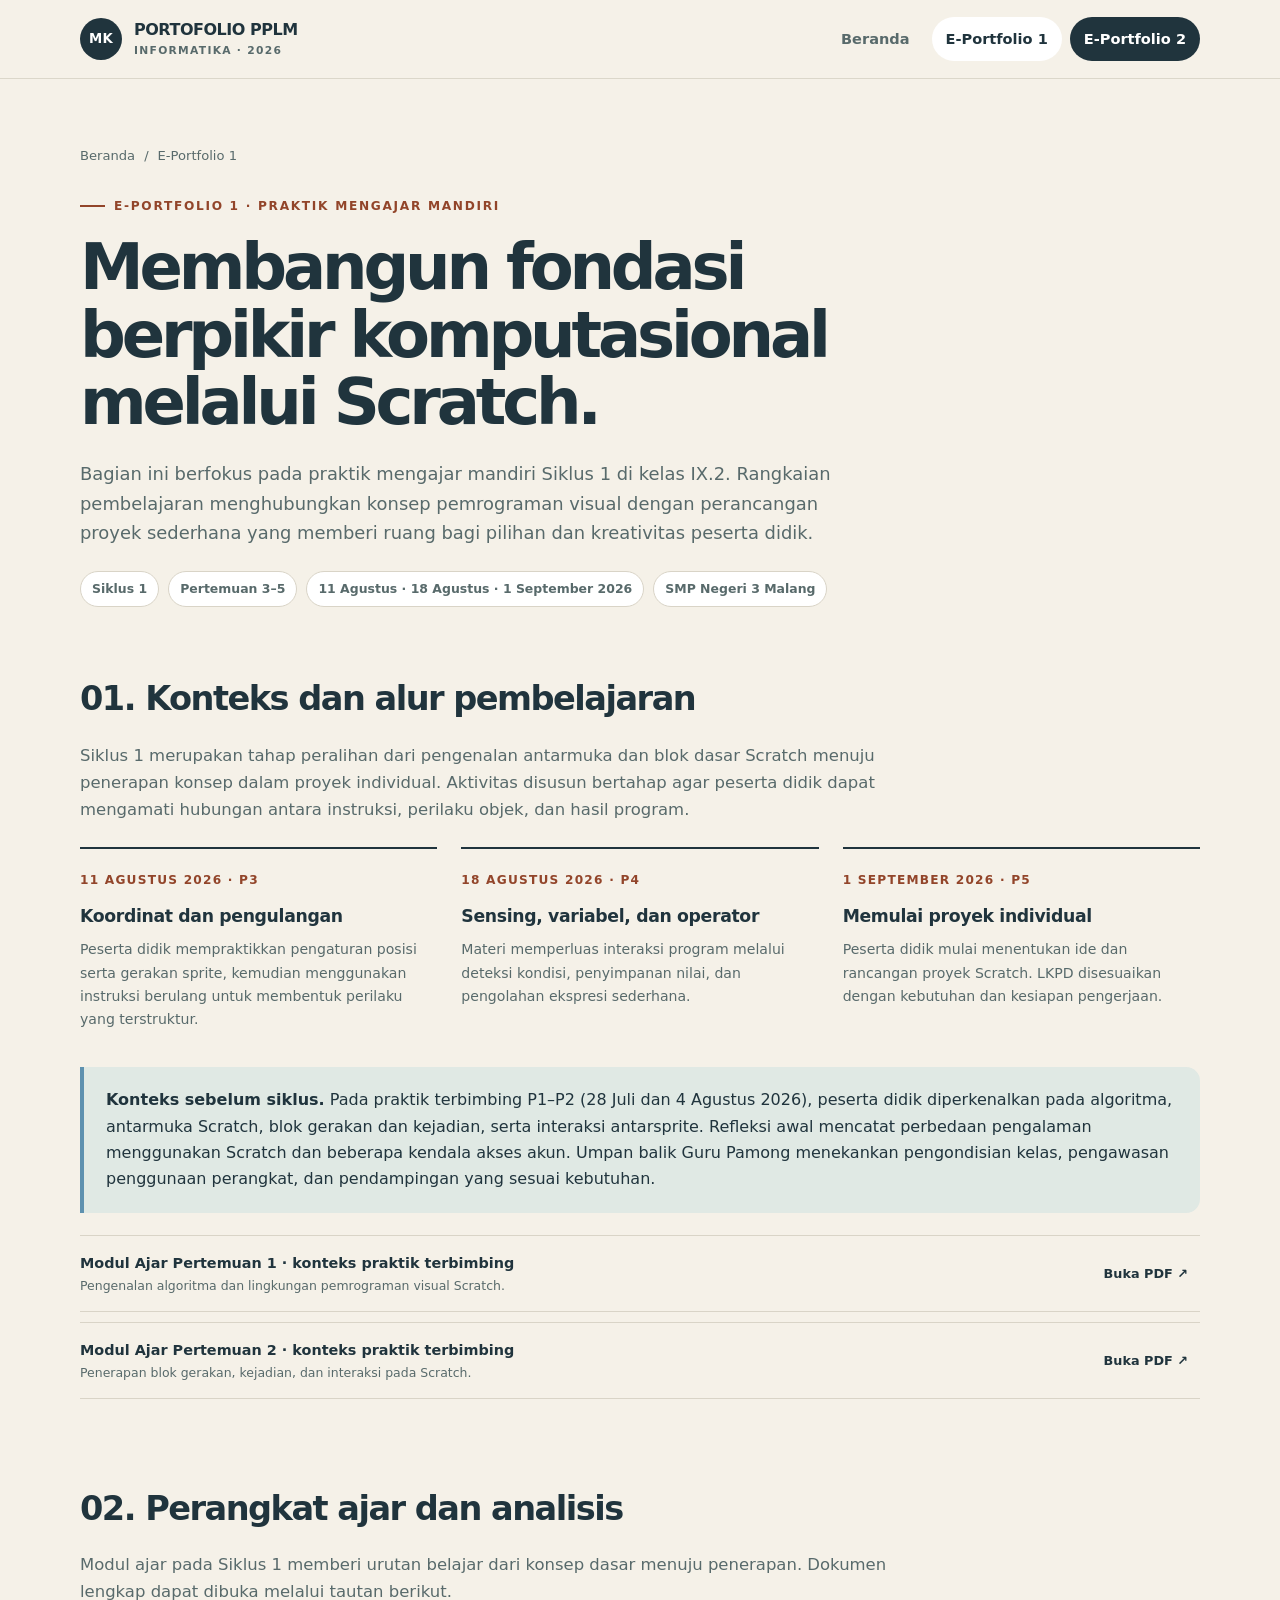
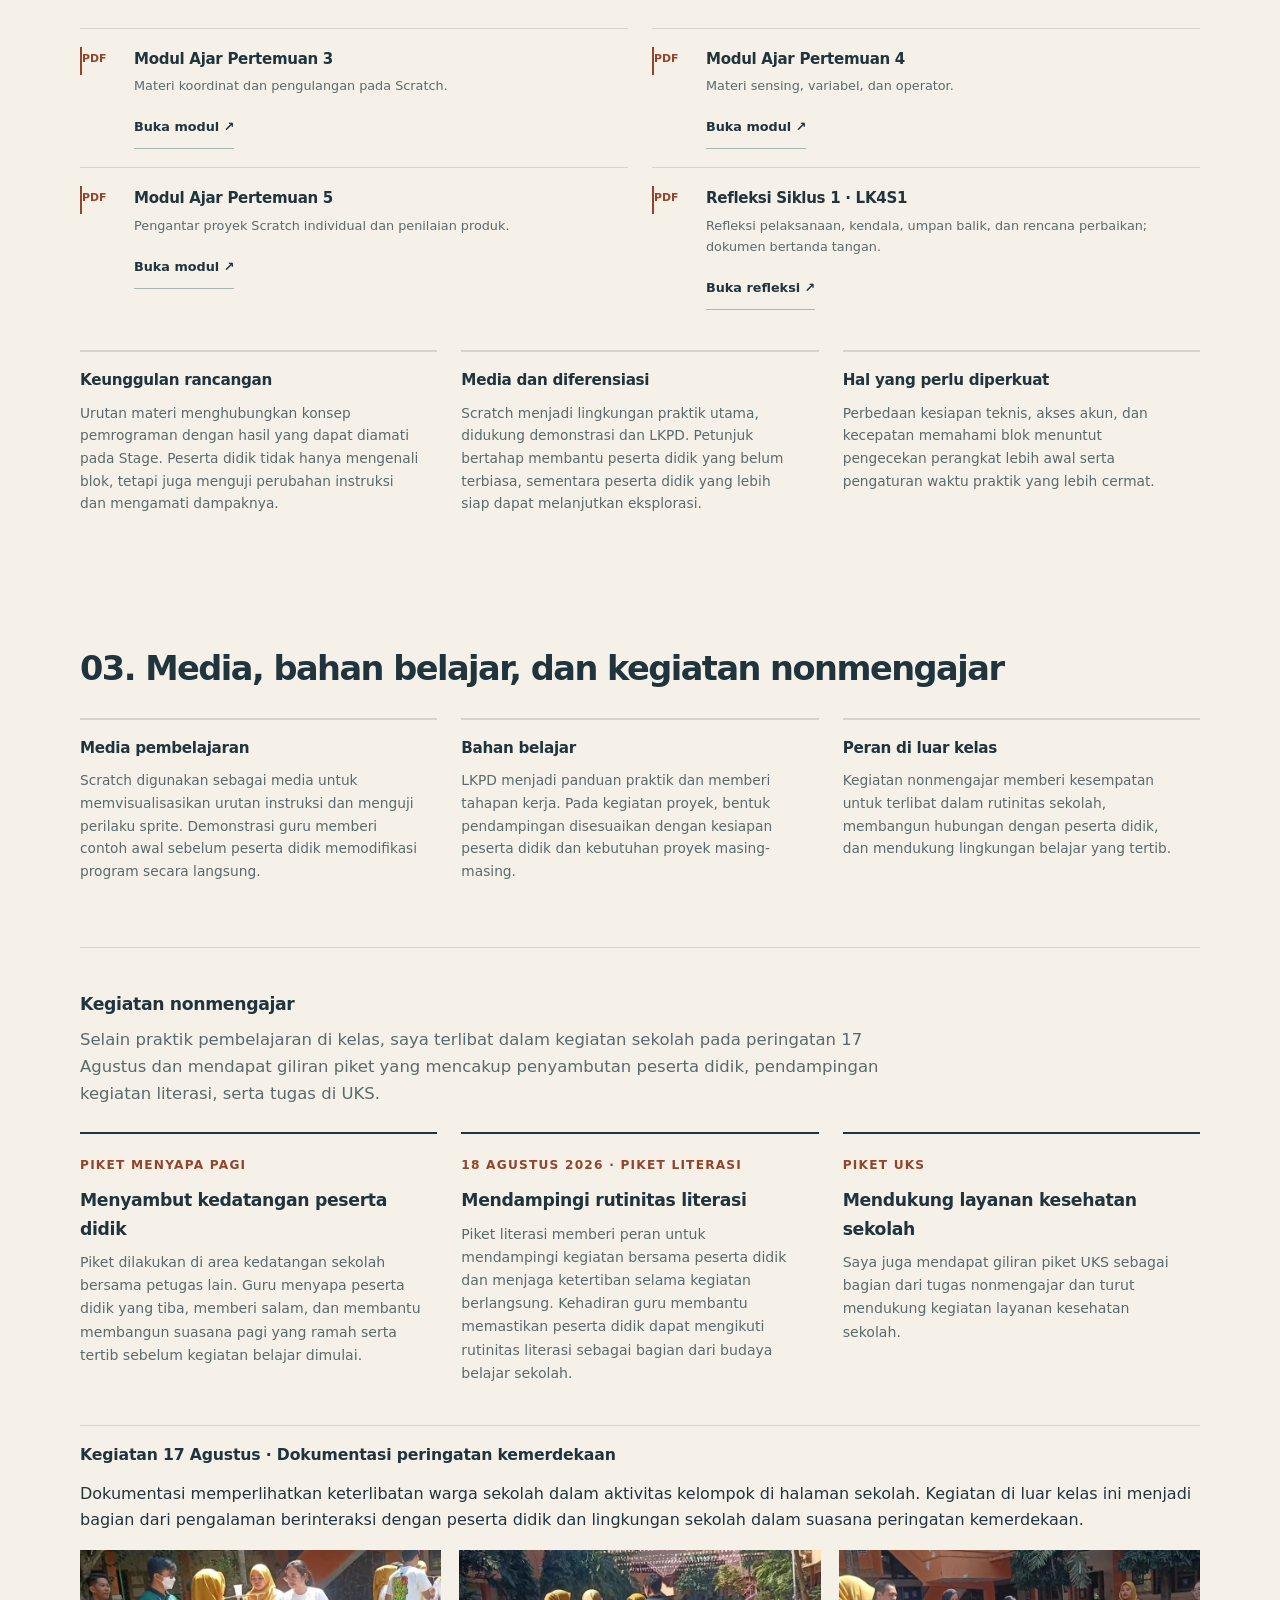
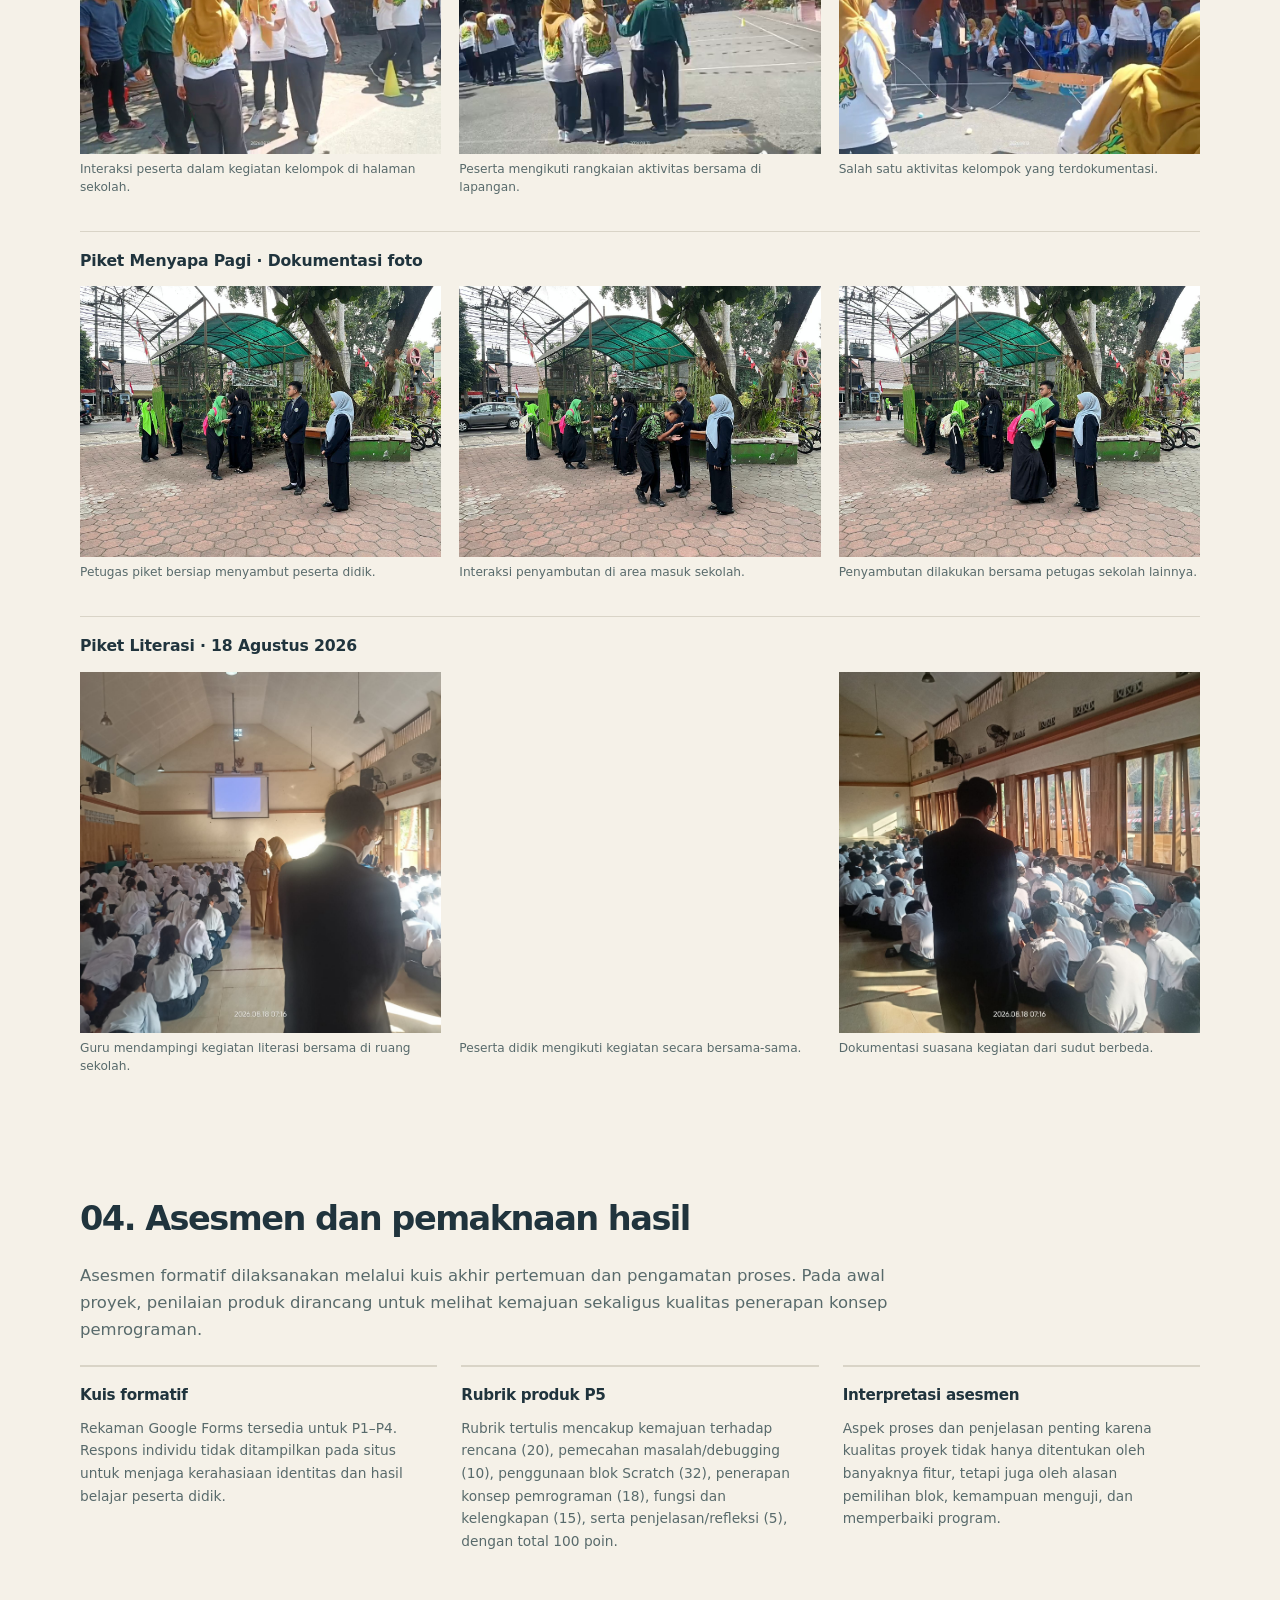
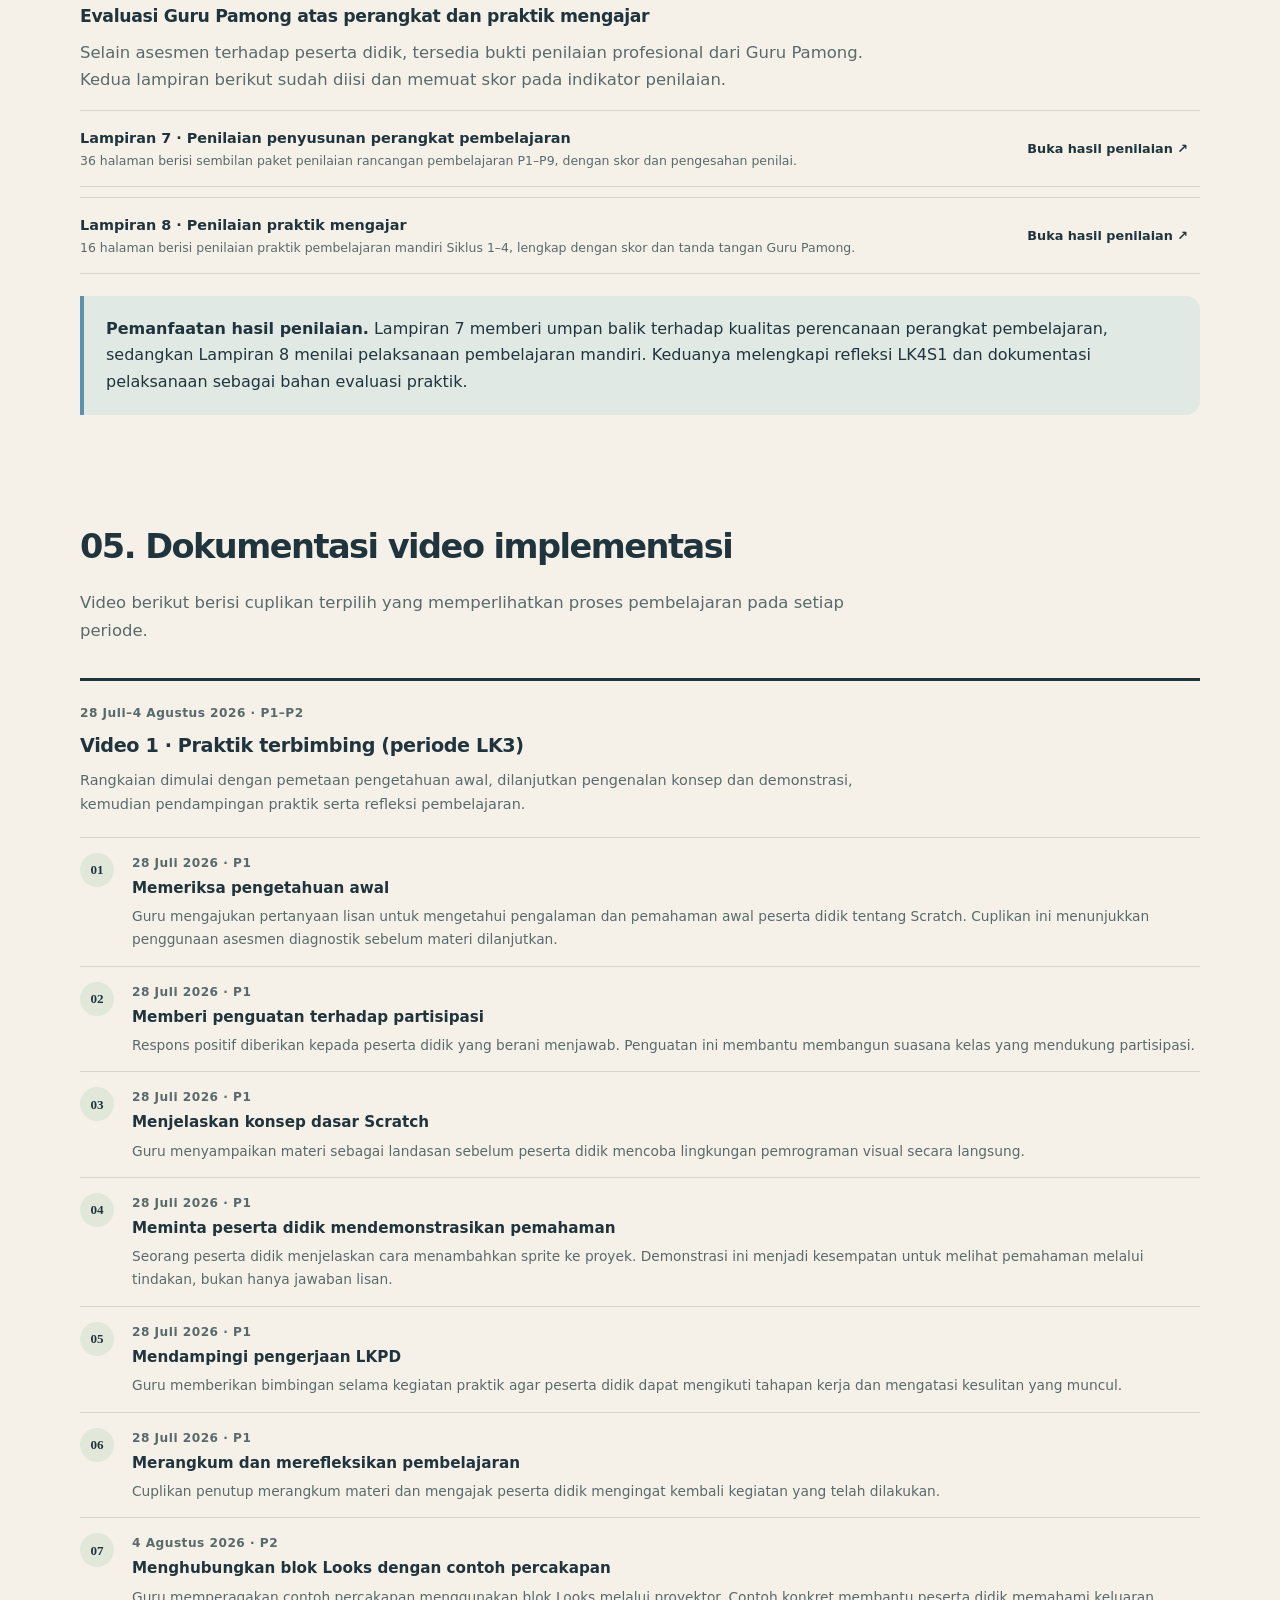
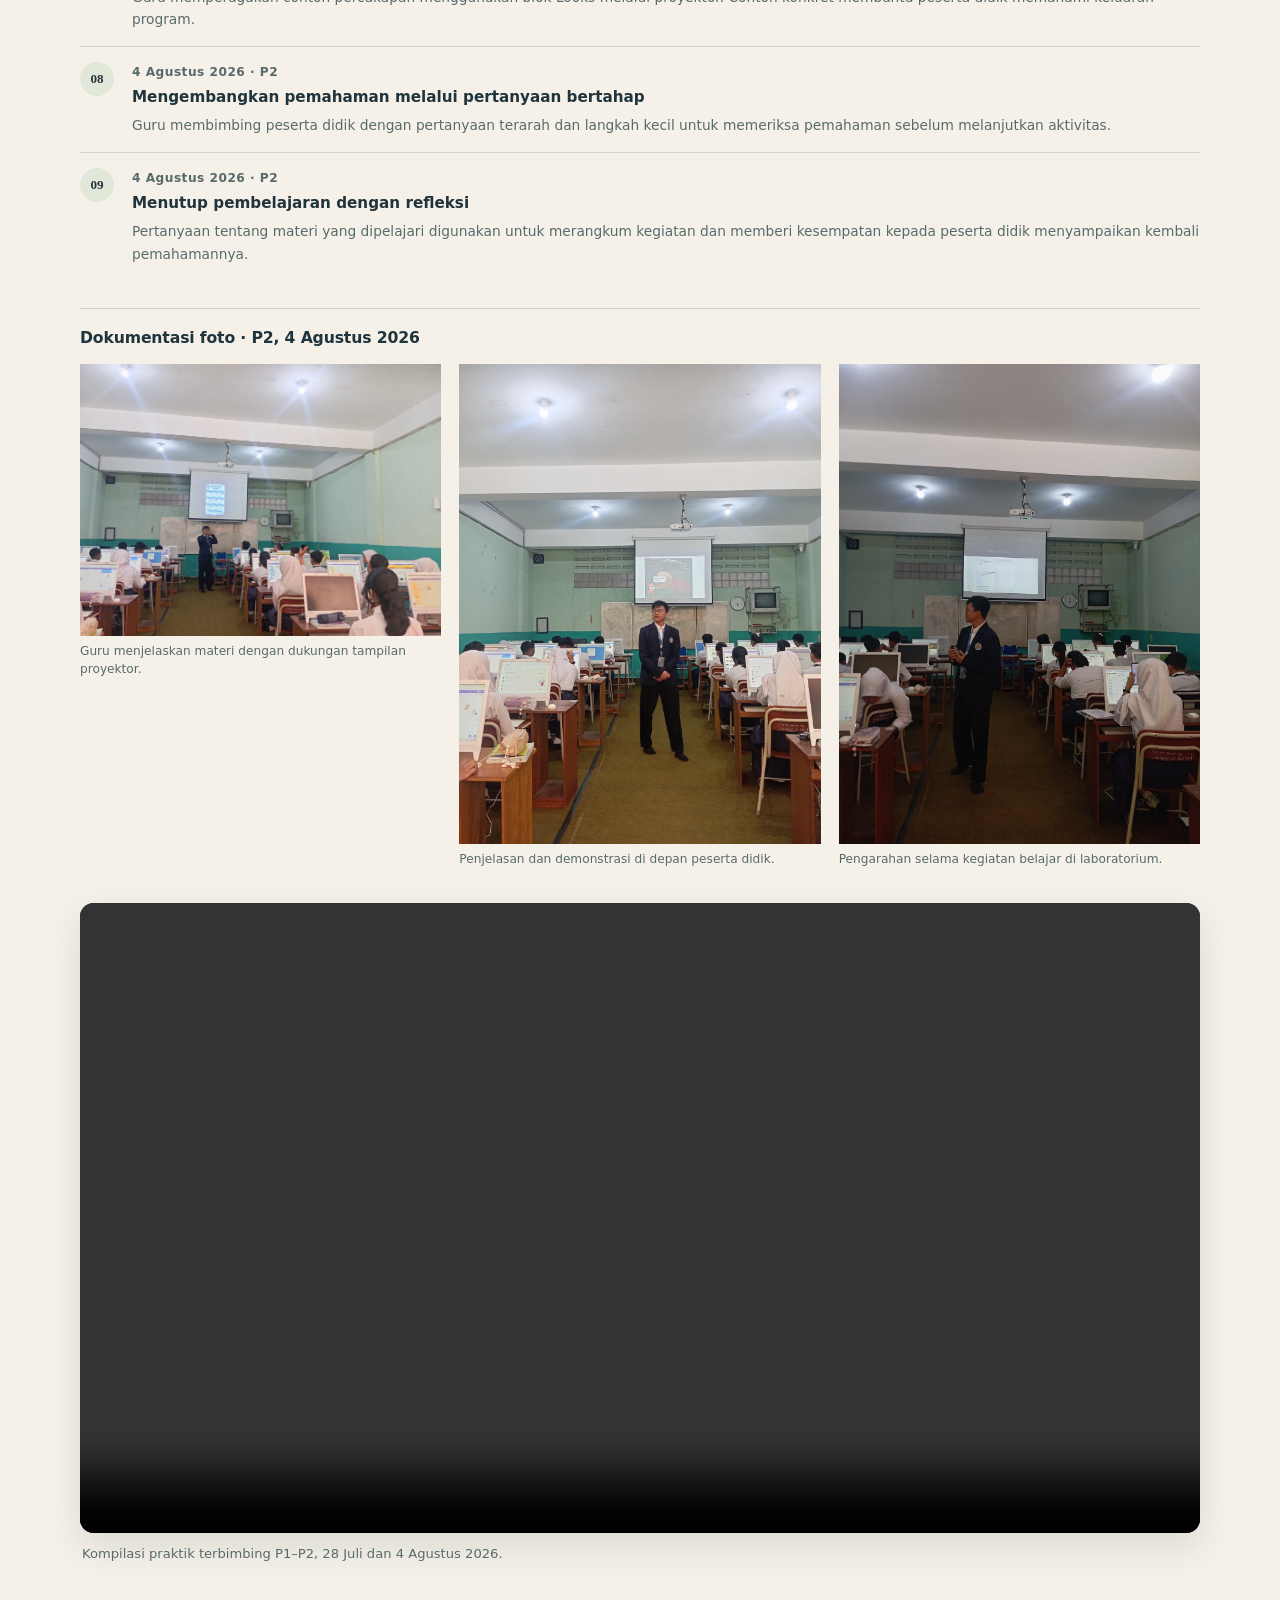
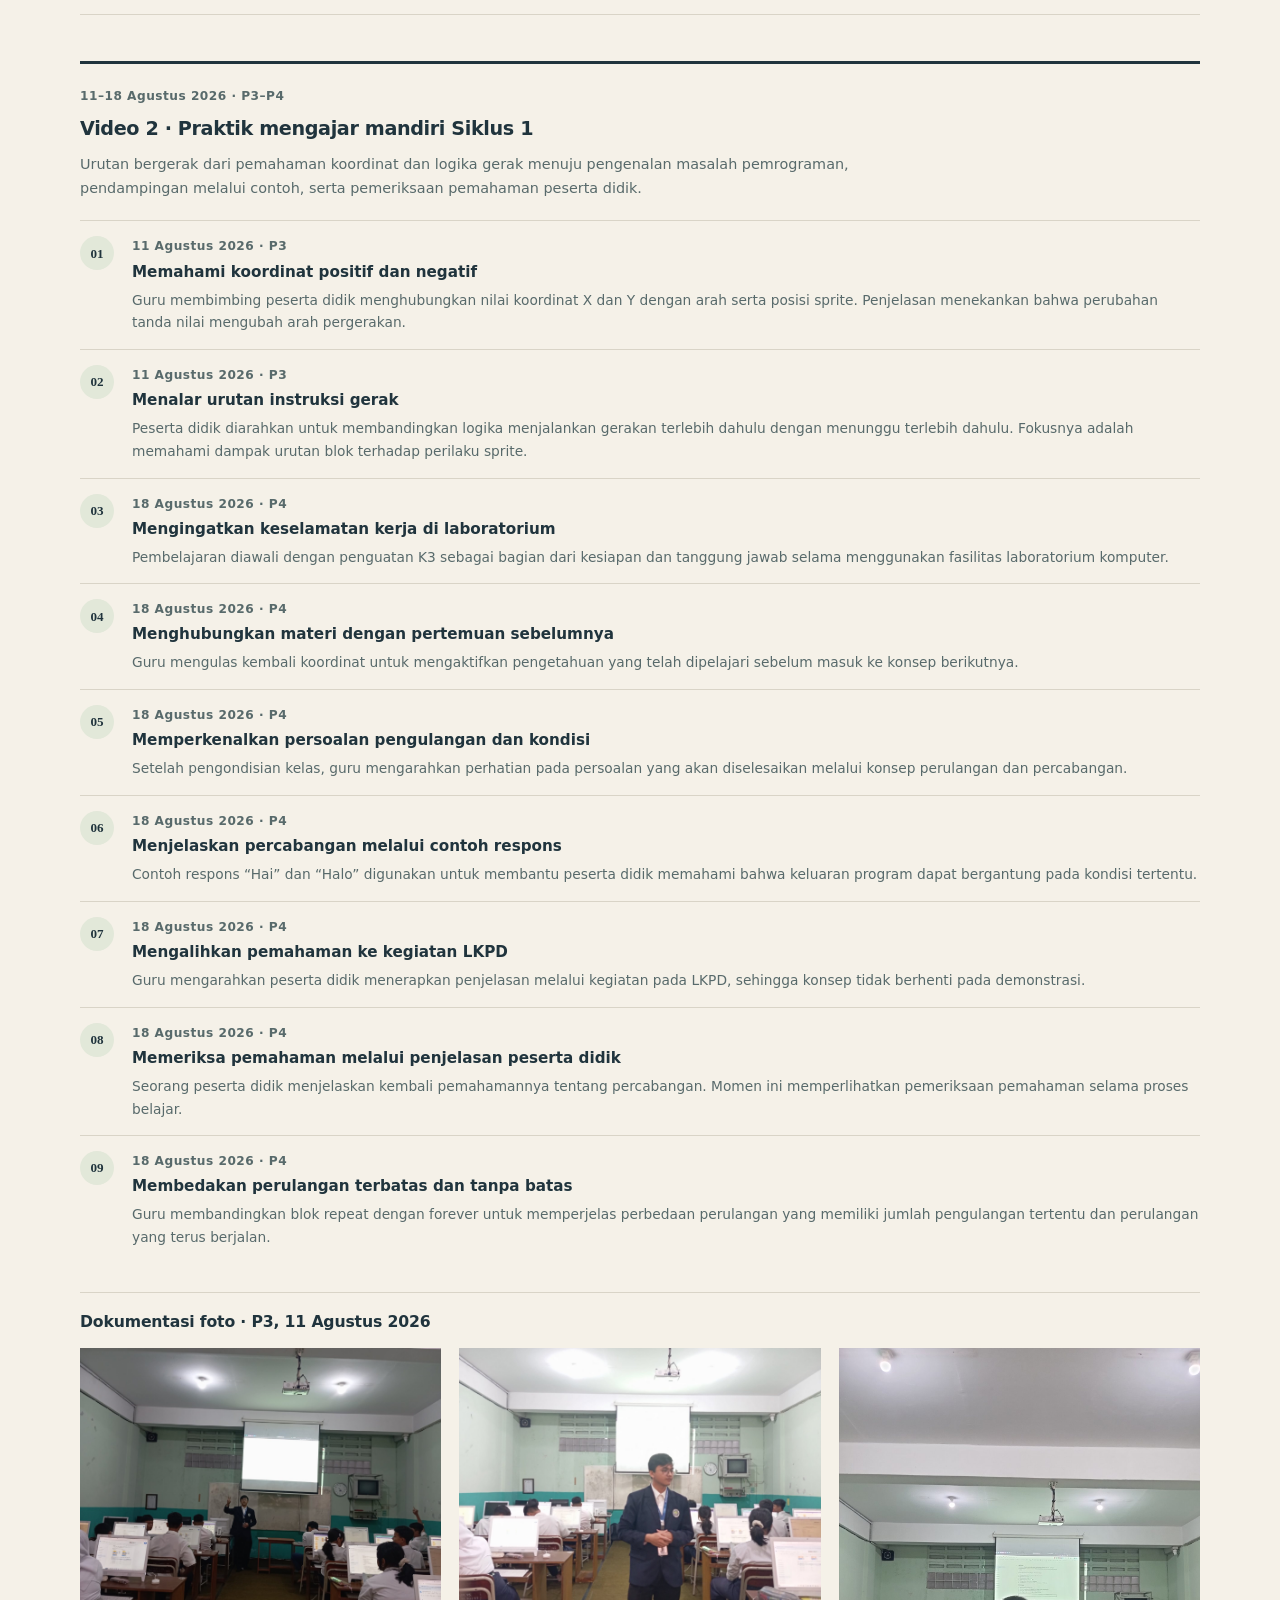
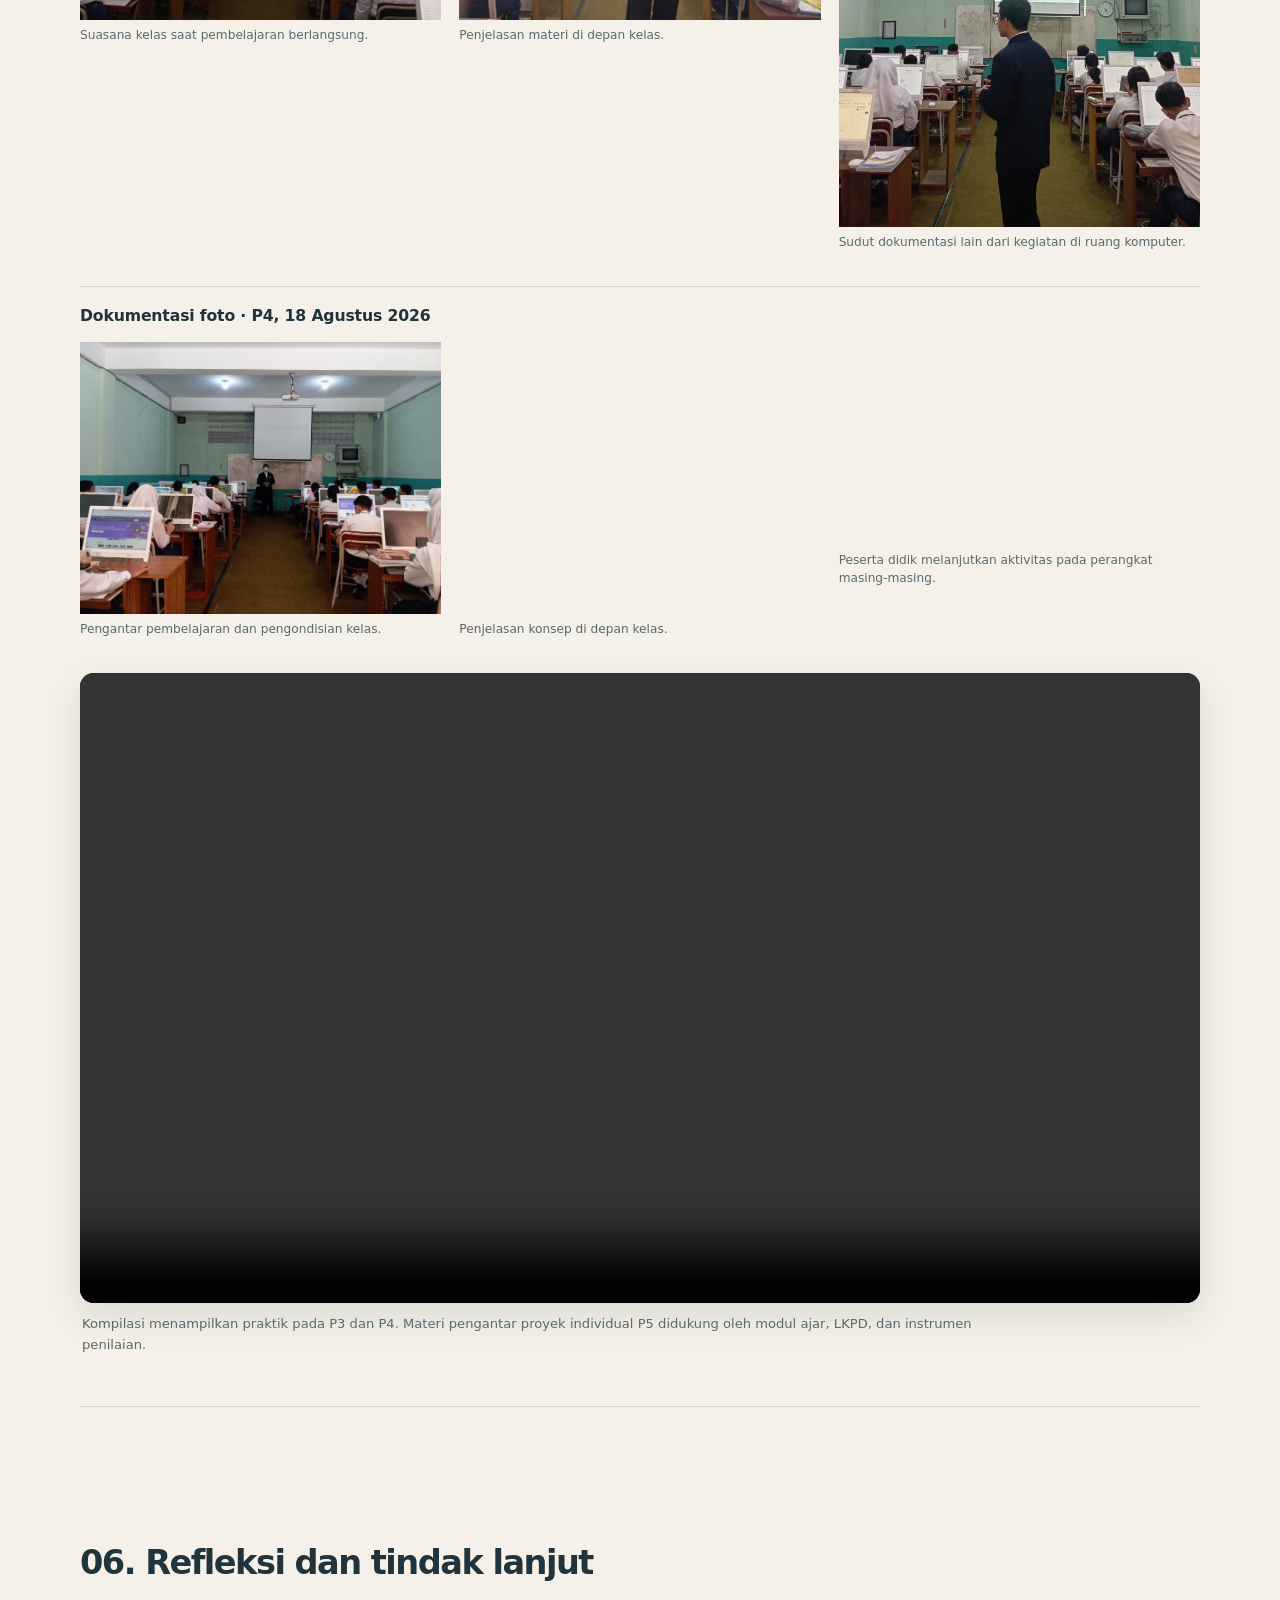
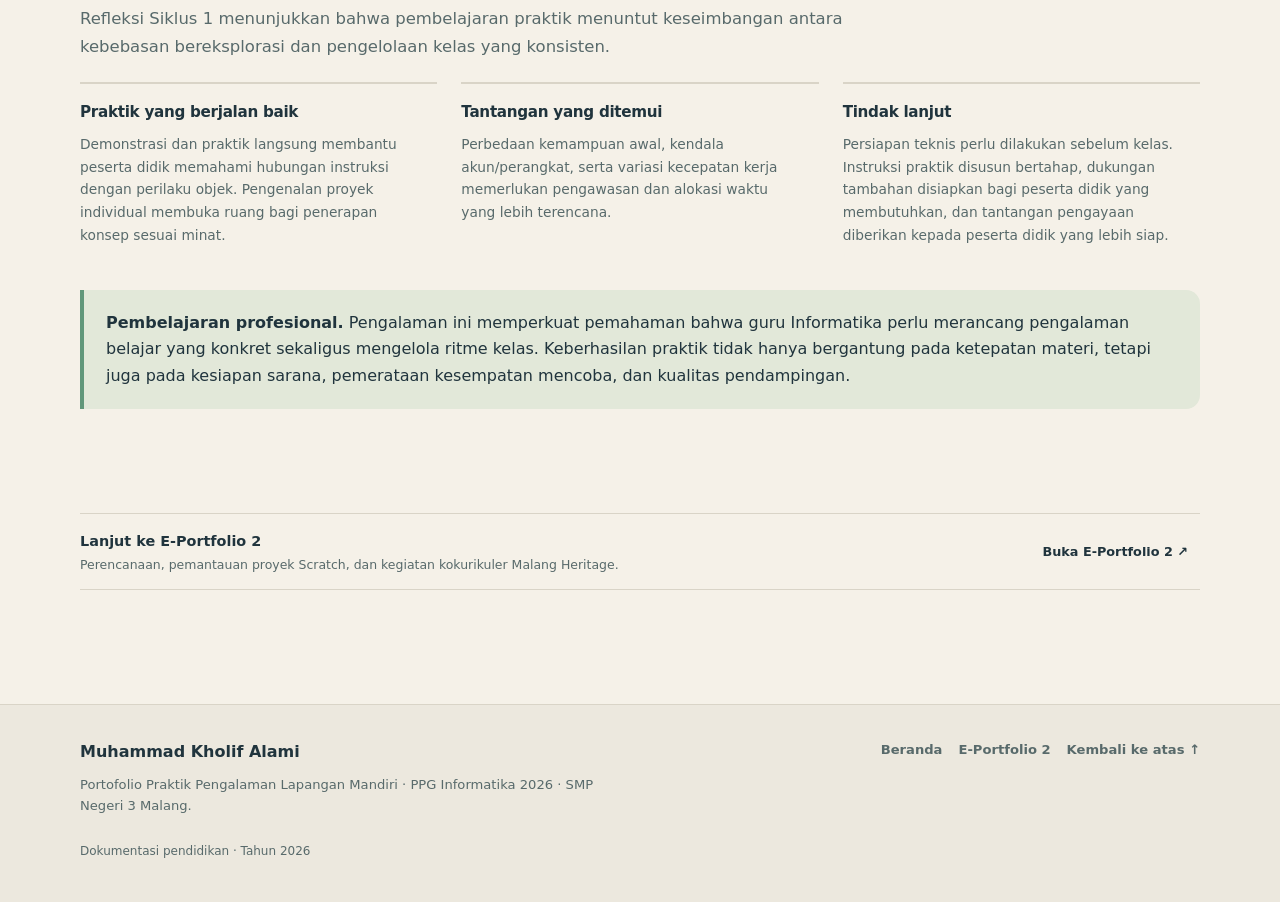
==== portfolio-1.html @ 2cfe4876 "initial commit" ====
<!doctype html>
<html lang="id">
<head>
  <meta charset="utf-8">
  <meta name="viewport" content="width=device-width, initial-scale=1">
  <meta name="theme-color" content="#f5f1e8">
  <meta name="description" content="E-Portfolio 1: analisis praktik mengajar mandiri Siklus 1 Informatika kelas IX melalui pemrograman visual Scratch di SMP Negeri 3 Malang.">
  <title>E-Portfolio 1 | Praktik Mengajar Mandiri Siklus 1</title>
  <link rel="stylesheet" href="assets/css/site.css">
  <script defer src="assets/js/site.js"></script>
</head>
<body>
  <a class="skip-link" href="#konten">Lewati ke konten</a>
  <header class="site-header">
    <div class="container nav-wrap">
      <a class="brand" href="index.html" aria-label="Beranda portofolio"><span class="brand-mark">MK</span><span class="brand-copy">PORTOFOLIO PPLM<small>INFORMATIKA · 2026</small></span></a>
      <button class="menu-toggle" type="button" aria-expanded="false" aria-controls="navigasi">Menu</button>
      <nav class="nav-links" id="navigasi" aria-label="Navigasi utama">
        <a href="index.html" data-page="index.html">Beranda</a>
        <a href="portfolio-1.html" data-page="portfolio-1.html">E-Portfolio 1</a>
        <a href="portfolio-2.html" data-page="portfolio-2.html" class="nav-cta">E-Portfolio 2</a>
      </nav>
    </div>
  </header>

  <main id="konten">
    <section class="page-hero container">
      <div class="breadcrumb"><a href="index.html">Beranda</a><span aria-hidden="true">/</span><span>E-Portfolio 1</span></div>
      <span class="eyebrow">E-Portfolio 1 · Praktik mengajar mandiri</span>
      <h1>Membangun fondasi berpikir komputasional melalui Scratch.</h1>
      <p class="hero-copy">Bagian ini berfokus pada praktik mengajar mandiri Siklus 1 di kelas IX.2. Rangkaian pembelajaran menghubungkan konsep pemrograman visual dengan perancangan proyek sederhana yang memberi ruang bagi pilihan dan kreativitas peserta didik.</p>
      <div class="page-meta"><span class="pill">Siklus 1</span><span class="pill">Pertemuan 3–5</span><span class="pill">11 Agustus · 18 Agustus · 1 September 2026</span><span class="pill">SMP Negeri 3 Malang</span></div>
    </section>

    <section class="content-section container">
      <h2>01. Konteks dan alur pembelajaran</h2>
      <p class="lead">Siklus 1 merupakan tahap peralihan dari pengenalan antarmuka dan blok dasar Scratch menuju penerapan konsep dalam proyek individual. Aktivitas disusun bertahap agar peserta didik dapat mengamati hubungan antara instruksi, perilaku objek, dan hasil program.</p>
      <div class="session-grid">
        <article class="session-card"><span class="date">11 Agustus 2026 · P3</span><h3>Koordinat dan pengulangan</h3><p>Peserta didik mempraktikkan pengaturan posisi serta gerakan sprite, kemudian menggunakan instruksi berulang untuk membentuk perilaku yang terstruktur.</p></article>
        <article class="session-card"><span class="date">18 Agustus 2026 · P4</span><h3>Sensing, variabel, dan operator</h3><p>Materi memperluas interaksi program melalui deteksi kondisi, penyimpanan nilai, dan pengolahan ekspresi sederhana.</p></article>
        <article class="session-card"><span class="date">1 September 2026 · P5</span><h3>Memulai proyek individual</h3><p>Peserta didik mulai menentukan ide dan rancangan proyek Scratch. LKPD disesuaikan dengan kebutuhan dan kesiapan pengerjaan.</p></article>
      </div>
      <div class="note soft-note"><p><strong>Konteks sebelum siklus.</strong> Pada praktik terbimbing P1–P2 (28 Juli dan 4 Agustus 2026), peserta didik diperkenalkan pada algoritma, antarmuka Scratch, blok gerakan dan kejadian, serta interaksi antarsprite. Refleksi awal mencatat perbedaan pengalaman menggunakan Scratch dan beberapa kendala akses akun. Umpan balik Guru Pamong menekankan pengondisian kelas, pengawasan penggunaan perangkat, dan pendampingan yang sesuai kebutuhan.</p></div>
      <div class="resource-list">
        <div class="resource-row"><div><strong>Modul Ajar Pertemuan 1 · konteks praktik terbimbing</strong><span>Pengenalan algoritma dan lingkungan pemrograman visual Scratch.</span></div><a href="dokumen/modul/modul-ajar-pertemuan-01.pdf" target="_blank" rel="noopener">Buka PDF ↗</a></div>
        <div class="resource-row"><div><strong>Modul Ajar Pertemuan 2 · konteks praktik terbimbing</strong><span>Penerapan blok gerakan, kejadian, dan interaksi pada Scratch.</span></div><a href="dokumen/modul/modul-ajar-pertemuan-02.pdf" target="_blank" rel="noopener">Buka PDF ↗</a></div>
      </div>
    </section>

    <section class="content-section container">
      <h2>02. Perangkat ajar dan analisis</h2>
      <p class="lead">Modul ajar pada Siklus 1 memberi urutan belajar dari konsep dasar menuju penerapan. Dokumen lengkap dapat dibuka melalui tautan berikut.</p>
      <div class="artifact-grid">
        <article class="artifact"><span class="file-icon">PDF</span><div><h3>Modul Ajar Pertemuan 3</h3><p>Materi koordinat dan pengulangan pada Scratch.</p><a class="file-link" href="dokumen/modul/modul-ajar-pertemuan-03.pdf" target="_blank" rel="noopener">Buka modul ↗</a></div></article>
        <article class="artifact"><span class="file-icon">PDF</span><div><h3>Modul Ajar Pertemuan 4</h3><p>Materi sensing, variabel, dan operator.</p><a class="file-link" href="dokumen/modul/modul-ajar-pertemuan-04.pdf" target="_blank" rel="noopener">Buka modul ↗</a></div></article>
        <article class="artifact"><span class="file-icon">PDF</span><div><h3>Modul Ajar Pertemuan 5</h3><p>Pengantar proyek Scratch individual dan penilaian produk.</p><a class="file-link" href="dokumen/modul/modul-ajar-pertemuan-05.pdf" target="_blank" rel="noopener">Buka modul ↗</a></div></article>
        <article class="artifact"><span class="file-icon">PDF</span><div><h3>Refleksi Siklus 1 · LK4S1</h3><p>Refleksi pelaksanaan, kendala, umpan balik, dan rencana perbaikan; dokumen bertanda tangan.</p><a class="file-link" href="dokumen/refleksi/refleksi-siklus-1.pdf" target="_blank" rel="noopener">Buka refleksi ↗</a></div></article>
      </div>
      <div class="analysis-grid">
        <article class="analysis-card"><h3>Keunggulan rancangan</h3><p>Urutan materi menghubungkan konsep pemrograman dengan hasil yang dapat diamati pada Stage. Peserta didik tidak hanya mengenali blok, tetapi juga menguji perubahan instruksi dan mengamati dampaknya.</p></article>
        <article class="analysis-card"><h3>Media dan diferensiasi</h3><p>Scratch menjadi lingkungan praktik utama, didukung demonstrasi dan LKPD. Petunjuk bertahap membantu peserta didik yang belum terbiasa, sementara peserta didik yang lebih siap dapat melanjutkan eksplorasi.</p></article>
        <article class="analysis-card"><h3>Hal yang perlu diperkuat</h3><p>Perbedaan kesiapan teknis, akses akun, dan kecepatan memahami blok menuntut pengecekan perangkat lebih awal serta pengaturan waktu praktik yang lebih cermat.</p></article>
      </div>
    </section>

    <section class="content-section container">
      <h2>03. Media, bahan belajar, dan kegiatan nonmengajar</h2>
      <div class="analysis-grid">
        <article class="analysis-card"><h3>Media pembelajaran</h3><p>Scratch digunakan sebagai media untuk memvisualisasikan urutan instruksi dan menguji perilaku sprite. Demonstrasi guru memberi contoh awal sebelum peserta didik memodifikasi program secara langsung.</p></article>
        <article class="analysis-card"><h3>Bahan belajar</h3><p>LKPD menjadi panduan praktik dan memberi tahapan kerja. Pada kegiatan proyek, bentuk pendampingan disesuaikan dengan kesiapan peserta didik dan kebutuhan proyek masing-masing.</p></article>
        <article class="analysis-card"><h3>Peran di luar kelas</h3><p>Kegiatan nonmengajar memberi kesempatan untuk terlibat dalam rutinitas sekolah, membangun hubungan dengan peserta didik, dan mendukung lingkungan belajar yang tertib.</p></article>
      </div>
      <div class="divider"></div>
      <h3>Kegiatan nonmengajar</h3>
      <p class="lead">Selain praktik pembelajaran di kelas, saya terlibat dalam kegiatan sekolah pada peringatan 17 Agustus dan mendapat giliran piket yang mencakup penyambutan peserta didik, pendampingan kegiatan literasi, serta tugas di UKS.</p>
      <div class="session-grid">
        <article class="session-card"><span class="date">Piket Menyapa Pagi</span><h3>Menyambut kedatangan peserta didik</h3><p>Piket dilakukan di area kedatangan sekolah bersama petugas lain. Guru menyapa peserta didik yang tiba, memberi salam, dan membantu membangun suasana pagi yang ramah serta tertib sebelum kegiatan belajar dimulai.</p></article>
        <article class="session-card"><span class="date">18 Agustus 2026 · Piket Literasi</span><h3>Mendampingi rutinitas literasi</h3><p>Piket literasi memberi peran untuk mendampingi kegiatan bersama peserta didik dan menjaga ketertiban selama kegiatan berlangsung. Kehadiran guru membantu memastikan peserta didik dapat mengikuti rutinitas literasi sebagai bagian dari budaya belajar sekolah.</p></article>
        <article class="session-card"><span class="date">Piket UKS</span><h3>Mendukung layanan kesehatan sekolah</h3><p>Saya juga mendapat giliran piket UKS sebagai bagian dari tugas nonmengajar dan turut mendukung kegiatan layanan kesehatan sekolah.</p></article>
      </div>
      <div class="photo-set">
        <h4>Kegiatan 17 Agustus · Dokumentasi peringatan kemerdekaan</h4>
        <p>Dokumentasi memperlihatkan keterlibatan warga sekolah dalam aktivitas kelompok di halaman sekolah. Kegiatan di luar kelas ini menjadi bagian dari pengalaman berinteraksi dengan peserta didik dan lingkungan sekolah dalam suasana peringatan kemerdekaan.</p>
        <div class="photo-gallery">
          <figure><img src="dokumentasi-terkurasi/foto/non-mengajar/kegiatan-17-agustus/01.jpg" alt="Peserta kegiatan berinteraksi dalam aktivitas kelompok di halaman sekolah pada 17 Agustus" loading="lazy" decoding="async" width="848" height="480"><figcaption>Interaksi peserta dalam kegiatan kelompok di halaman sekolah.</figcaption></figure>
          <figure><img src="dokumentasi-terkurasi/foto/non-mengajar/kegiatan-17-agustus/02.jpg" alt="Peserta mengikuti aktivitas bersama di lapangan sekolah pada peringatan 17 Agustus" loading="lazy" decoding="async" width="848" height="480"><figcaption>Peserta mengikuti rangkaian aktivitas bersama di lapangan.</figcaption></figure>
          <figure><img src="dokumentasi-terkurasi/foto/non-mengajar/kegiatan-17-agustus/03.jpg" alt="Kegiatan kelompok dengan alat permainan di halaman sekolah pada 17 Agustus" loading="lazy" decoding="async" width="848" height="480"><figcaption>Salah satu aktivitas kelompok yang terdokumentasi.</figcaption></figure>
        </div>
      </div>
      <div class="photo-set">
        <h4>Piket Menyapa Pagi · Dokumentasi foto</h4>
        <div class="photo-gallery">
          <figure><img src="dokumentasi-terkurasi/foto/non-mengajar/piket-menyapa-pagi/01.jpg" alt="Guru dan petugas piket berada di area kedatangan sekolah" loading="lazy" decoding="async" width="1280" height="960"><figcaption>Petugas piket bersiap menyambut peserta didik.</figcaption></figure>
          <figure><img src="dokumentasi-terkurasi/foto/non-mengajar/piket-menyapa-pagi/02.jpg" alt="Kegiatan penyambutan pagi di area gerbang sekolah" loading="lazy" decoding="async" width="1280" height="960"><figcaption>Interaksi penyambutan di area masuk sekolah.</figcaption></figure>
          <figure><img src="dokumentasi-terkurasi/foto/non-mengajar/piket-menyapa-pagi/03.jpg" alt="Guru melaksanakan piket menyapa pagi bersama petugas lain" loading="lazy" decoding="async" width="1280" height="960"><figcaption>Penyambutan dilakukan bersama petugas sekolah lainnya.</figcaption></figure>
        </div>
      </div>
      <div class="photo-set">
        <h4>Piket Literasi · 18 Agustus 2026</h4>
        <div class="photo-gallery">
          <figure><img src="dokumentasi-terkurasi/foto/non-mengajar/piket-literasi/01.jpg" alt="Guru berada di depan peserta didik dalam kegiatan literasi bersama" loading="lazy" decoding="async" width="1599" height="1599"><figcaption>Guru mendampingi kegiatan literasi bersama di ruang sekolah.</figcaption></figure>
          <figure><img src="dokumentasi-terkurasi/foto/non-mengajar/piket-literasi/02.jpg" alt="Peserta didik mengikuti kegiatan literasi pagi" loading="lazy" decoding="async" width="1599" height="1599"><figcaption>Peserta didik mengikuti kegiatan secara bersama-sama.</figcaption></figure>
          <figure><img src="dokumentasi-terkurasi/foto/non-mengajar/piket-literasi/03.jpg" alt="Sudut lain kegiatan literasi bersama peserta didik" loading="lazy" decoding="async" width="1599" height="1599"><figcaption>Dokumentasi suasana kegiatan dari sudut berbeda.</figcaption></figure>
        </div>
      </div>
    </section>

    <section class="content-section container">
      <h2>04. Asesmen dan pemaknaan hasil</h2>
      <p class="lead">Asesmen formatif dilaksanakan melalui kuis akhir pertemuan dan pengamatan proses. Pada awal proyek, penilaian produk dirancang untuk melihat kemajuan sekaligus kualitas penerapan konsep pemrograman.</p>
      <div class="analysis-grid">
        <article class="analysis-card"><h3>Kuis formatif</h3><p>Rekaman Google Forms tersedia untuk P1–P4. Respons individu tidak ditampilkan pada situs untuk menjaga kerahasiaan identitas dan hasil belajar peserta didik.</p></article>
        <article class="analysis-card"><h3>Rubrik produk P5</h3><p>Rubrik tertulis mencakup kemajuan terhadap rencana (20), pemecahan masalah/debugging (10), penggunaan blok Scratch (32), penerapan konsep pemrograman (18), fungsi dan kelengkapan (15), serta penjelasan/refleksi (5), dengan total 100 poin.</p></article>
        <article class="analysis-card"><h3>Interpretasi asesmen</h3><p>Aspek proses dan penjelasan penting karena kualitas proyek tidak hanya ditentukan oleh banyaknya fitur, tetapi juga oleh alasan pemilihan blok, kemampuan menguji, dan memperbaiki program.</p></article>
      </div>
      <h3 style="margin-top:28px">Evaluasi Guru Pamong atas perangkat dan praktik mengajar</h3>
      <p class="lead">Selain asesmen terhadap peserta didik, tersedia bukti penilaian profesional dari Guru Pamong. Kedua lampiran berikut sudah diisi dan memuat skor pada indikator penilaian.</p>
      <div class="resource-list">
        <div class="resource-row"><div><strong>Lampiran 7 · Penilaian penyusunan perangkat pembelajaran</strong><span>36 halaman berisi sembilan paket penilaian rancangan pembelajaran P1–P9, dengan skor dan pengesahan penilai.</span></div><a href="dokumen/instrumen/instrumen-penilaian-modul.pdf" target="_blank" rel="noopener">Buka hasil penilaian ↗</a></div>
        <div class="resource-row"><div><strong>Lampiran 8 · Penilaian praktik mengajar</strong><span>16 halaman berisi penilaian praktik pembelajaran mandiri Siklus 1–4, lengkap dengan skor dan tanda tangan Guru Pamong.</span></div><a href="dokumen/instrumen/instrumen-penilaian-siklus.pdf" target="_blank" rel="noopener">Buka hasil penilaian ↗</a></div>
      </div>
      <div class="note soft-note"><p><strong>Pemanfaatan hasil penilaian.</strong> Lampiran 7 memberi umpan balik terhadap kualitas perencanaan perangkat pembelajaran, sedangkan Lampiran 8 menilai pelaksanaan pembelajaran mandiri. Keduanya melengkapi refleksi LK4S1 dan dokumentasi pelaksanaan sebagai bahan evaluasi praktik.</p></div>
    </section>

    <section class="content-section container">
      <h2>05. Dokumentasi video implementasi</h2>
      <p class="lead">Video berikut berisi cuplikan terpilih yang memperlihatkan proses pembelajaran pada setiap periode.</p>

      <div class="compilation-block">
        <div class="compilation-heading">
          <span class="clip-period">28 Juli–4 Agustus 2026 · P1–P2</span>
          <h3>Video 1 · Praktik terbimbing (periode LK3)</h3>
          <p>Rangkaian dimulai dengan pemetaan pengetahuan awal, dilanjutkan pengenalan konsep dan demonstrasi, kemudian pendampingan praktik serta refleksi pembelajaran.</p>
        </div>
        <ol class="clip-sequence">
          <li><span class="clip-index">01</span><div><span class="clip-meta">28 Juli 2026 · P1</span><h4>Memeriksa pengetahuan awal</h4><p>Guru mengajukan pertanyaan lisan untuk mengetahui pengalaman dan pemahaman awal peserta didik tentang Scratch. Cuplikan ini menunjukkan penggunaan asesmen diagnostik sebelum materi dilanjutkan.</p></div></li>
          <li><span class="clip-index">02</span><div><span class="clip-meta">28 Juli 2026 · P1</span><h4>Memberi penguatan terhadap partisipasi</h4><p>Respons positif diberikan kepada peserta didik yang berani menjawab. Penguatan ini membantu membangun suasana kelas yang mendukung partisipasi.</p></div></li>
          <li><span class="clip-index">03</span><div><span class="clip-meta">28 Juli 2026 · P1</span><h4>Menjelaskan konsep dasar Scratch</h4><p>Guru menyampaikan materi sebagai landasan sebelum peserta didik mencoba lingkungan pemrograman visual secara langsung.</p></div></li>
          <li><span class="clip-index">04</span><div><span class="clip-meta">28 Juli 2026 · P1</span><h4>Meminta peserta didik mendemonstrasikan pemahaman</h4><p>Seorang peserta didik menjelaskan cara menambahkan sprite ke proyek. Demonstrasi ini menjadi kesempatan untuk melihat pemahaman melalui tindakan, bukan hanya jawaban lisan.</p></div></li>
          <li><span class="clip-index">05</span><div><span class="clip-meta">28 Juli 2026 · P1</span><h4>Mendampingi pengerjaan LKPD</h4><p>Guru memberikan bimbingan selama kegiatan praktik agar peserta didik dapat mengikuti tahapan kerja dan mengatasi kesulitan yang muncul.</p></div></li>
          <li><span class="clip-index">06</span><div><span class="clip-meta">28 Juli 2026 · P1</span><h4>Merangkum dan merefleksikan pembelajaran</h4><p>Cuplikan penutup merangkum materi dan mengajak peserta didik mengingat kembali kegiatan yang telah dilakukan.</p></div></li>
          <li><span class="clip-index">07</span><div><span class="clip-meta">4 Agustus 2026 · P2</span><h4>Menghubungkan blok Looks dengan contoh percakapan</h4><p>Guru memperagakan contoh percakapan menggunakan blok Looks melalui proyektor. Contoh konkret membantu peserta didik memahami keluaran program.</p></div></li>
          <li><span class="clip-index">08</span><div><span class="clip-meta">4 Agustus 2026 · P2</span><h4>Mengembangkan pemahaman melalui pertanyaan bertahap</h4><p>Guru membimbing peserta didik dengan pertanyaan terarah dan langkah kecil untuk memeriksa pemahaman sebelum melanjutkan aktivitas.</p></div></li>
          <li><span class="clip-index">09</span><div><span class="clip-meta">4 Agustus 2026 · P2</span><h4>Menutup pembelajaran dengan refleksi</h4><p>Pertanyaan tentang materi yang dipelajari digunakan untuk merangkum kegiatan dan memberi kesempatan kepada peserta didik menyampaikan kembali pemahamannya.</p></div></li>
        </ol>
        <div class="photo-set">
          <h4>Dokumentasi foto · P2, 4 Agustus 2026</h4>
          <div class="photo-gallery">
            <figure><img src="dokumentasi-terkurasi/foto/kelas/p2/01.jpg" alt="Suasana pembelajaran Informatika di laboratorium komputer pada P2" loading="lazy" decoding="async" width="1600" height="1205"><figcaption>Guru menjelaskan materi dengan dukungan tampilan proyektor.</figcaption></figure>
            <figure><img src="dokumentasi-terkurasi/foto/kelas/p2/02.jpg" alt="Guru berdiri di depan kelas saat praktik Scratch pada P2" loading="lazy" decoding="async" width="1205" height="1600"><figcaption>Penjelasan dan demonstrasi di depan peserta didik.</figcaption></figure>
            <figure><img src="dokumentasi-terkurasi/foto/kelas/p2/03.jpg" alt="Guru mengarahkan kegiatan peserta didik di laboratorium komputer pada P2" loading="lazy" decoding="async" width="1205" height="1600"><figcaption>Pengarahan selama kegiatan belajar di laboratorium.</figcaption></figure>
          </div>
        </div>
        <div class="video-player">
          <video class="portfolio-video" controls preload="metadata" playsinline aria-label="Kompilasi pembelajaran terbimbing pertemuan 1 dan 2">
            <source src="dokumentasi-terkurasi/video/pembelajaran/01-kompilasi-lk3-p1-p2.mp4" type="video/mp4">
            Browser Anda tidak mendukung pemutaran video.
          </video>
          <p class="video-caption">Kompilasi praktik terbimbing P1–P2, 28 Juli dan 4 Agustus 2026.</p>
        </div>
      </div>

      <div class="compilation-block">
        <div class="compilation-heading">
          <span class="clip-period">11–18 Agustus 2026 · P3–P4</span>
          <h3>Video 2 · Praktik mengajar mandiri Siklus 1</h3>
          <p>Urutan bergerak dari pemahaman koordinat dan logika gerak menuju pengenalan masalah pemrograman, pendampingan melalui contoh, serta pemeriksaan pemahaman peserta didik.</p>
        </div>
        <ol class="clip-sequence">
          <li><span class="clip-index">01</span><div><span class="clip-meta">11 Agustus 2026 · P3</span><h4>Memahami koordinat positif dan negatif</h4><p>Guru membimbing peserta didik menghubungkan nilai koordinat X dan Y dengan arah serta posisi sprite. Penjelasan menekankan bahwa perubahan tanda nilai mengubah arah pergerakan.</p></div></li>
          <li><span class="clip-index">02</span><div><span class="clip-meta">11 Agustus 2026 · P3</span><h4>Menalar urutan instruksi gerak</h4><p>Peserta didik diarahkan untuk membandingkan logika menjalankan gerakan terlebih dahulu dengan menunggu terlebih dahulu. Fokusnya adalah memahami dampak urutan blok terhadap perilaku sprite.</p></div></li>
          <li><span class="clip-index">03</span><div><span class="clip-meta">18 Agustus 2026 · P4</span><h4>Mengingatkan keselamatan kerja di laboratorium</h4><p>Pembelajaran diawali dengan penguatan K3 sebagai bagian dari kesiapan dan tanggung jawab selama menggunakan fasilitas laboratorium komputer.</p></div></li>
          <li><span class="clip-index">04</span><div><span class="clip-meta">18 Agustus 2026 · P4</span><h4>Menghubungkan materi dengan pertemuan sebelumnya</h4><p>Guru mengulas kembali koordinat untuk mengaktifkan pengetahuan yang telah dipelajari sebelum masuk ke konsep berikutnya.</p></div></li>
          <li><span class="clip-index">05</span><div><span class="clip-meta">18 Agustus 2026 · P4</span><h4>Memperkenalkan persoalan pengulangan dan kondisi</h4><p>Setelah pengondisian kelas, guru mengarahkan perhatian pada persoalan yang akan diselesaikan melalui konsep perulangan dan percabangan.</p></div></li>
          <li><span class="clip-index">06</span><div><span class="clip-meta">18 Agustus 2026 · P4</span><h4>Menjelaskan percabangan melalui contoh respons</h4><p>Contoh respons “Hai” dan “Halo” digunakan untuk membantu peserta didik memahami bahwa keluaran program dapat bergantung pada kondisi tertentu.</p></div></li>
          <li><span class="clip-index">07</span><div><span class="clip-meta">18 Agustus 2026 · P4</span><h4>Mengalihkan pemahaman ke kegiatan LKPD</h4><p>Guru mengarahkan peserta didik menerapkan penjelasan melalui kegiatan pada LKPD, sehingga konsep tidak berhenti pada demonstrasi.</p></div></li>
          <li><span class="clip-index">08</span><div><span class="clip-meta">18 Agustus 2026 · P4</span><h4>Memeriksa pemahaman melalui penjelasan peserta didik</h4><p>Seorang peserta didik menjelaskan kembali pemahamannya tentang percabangan. Momen ini memperlihatkan pemeriksaan pemahaman selama proses belajar.</p></div></li>
          <li><span class="clip-index">09</span><div><span class="clip-meta">18 Agustus 2026 · P4</span><h4>Membedakan perulangan terbatas dan tanpa batas</h4><p>Guru membandingkan blok repeat dengan forever untuk memperjelas perbedaan perulangan yang memiliki jumlah pengulangan tertentu dan perulangan yang terus berjalan.</p></div></li>
        </ol>
        <div class="photo-set">
          <h4>Dokumentasi foto · P3, 11 Agustus 2026</h4>
          <div class="photo-gallery">
            <figure><img src="dokumentasi-terkurasi/foto/kelas/p3/01.jpg" alt="Tampilan umum pembelajaran di laboratorium komputer pada P3" loading="lazy" decoding="async" width="1600" height="1205"><figcaption>Suasana kelas saat pembelajaran berlangsung.</figcaption></figure>
            <figure><img src="dokumentasi-terkurasi/foto/kelas/p3/02.jpg" alt="Guru menyampaikan materi koordinat dan pengulangan pada P3" loading="lazy" decoding="async" width="1600" height="1205"><figcaption>Penjelasan materi di depan kelas.</figcaption></figure>
            <figure><img src="dokumentasi-terkurasi/foto/kelas/p3/03.jpg" alt="Guru berdiri di depan kelas dengan peserta didik menggunakan komputer pada P3" loading="lazy" decoding="async" width="1205" height="1600"><figcaption>Sudut dokumentasi lain dari kegiatan di ruang komputer.</figcaption></figure>
          </div>
        </div>
        <div class="photo-set">
          <h4>Dokumentasi foto · P4, 18 Agustus 2026</h4>
          <div class="photo-gallery">
            <figure><img src="dokumentasi-terkurasi/foto/kelas/p4/01.jpg" alt="Guru memandu pembelajaran di laboratorium komputer pada P4" loading="lazy" decoding="async" width="1600" height="1205"><figcaption>Pengantar pembelajaran dan pengondisian kelas.</figcaption></figure>
            <figure><img src="dokumentasi-terkurasi/foto/kelas/p4/02.jpg" alt="Guru berdiri di depan kelas saat pembelajaran P4 berlangsung" loading="lazy" decoding="async" width="1600" height="1205"><figcaption>Penjelasan konsep di depan kelas.</figcaption></figure>
            <figure><img src="dokumentasi-terkurasi/foto/kelas/p4/03.jpg" alt="Peserta didik mengikuti pembelajaran menggunakan komputer pada P4" loading="lazy" decoding="async" width="1600" height="900"><figcaption>Peserta didik melanjutkan aktivitas pada perangkat masing-masing.</figcaption></figure>
          </div>
        </div>
        <div class="video-player">
          <video class="portfolio-video" controls preload="metadata" playsinline aria-label="Kompilasi praktik mengajar mandiri Siklus 1">
            <source src="dokumentasi-terkurasi/video/pembelajaran/02-kompilasi-siklus-1.mp4" type="video/mp4">
            Browser Anda tidak mendukung pemutaran video.
          </video>
          <p class="video-caption">Kompilasi menampilkan praktik pada P3 dan P4. Materi pengantar proyek individual P5 didukung oleh modul ajar, LKPD, dan instrumen penilaian.</p>
        </div>
      </div>
    </section>

    <section class="content-section container">
      <h2>06. Refleksi dan tindak lanjut</h2>
      <p class="lead">Refleksi Siklus 1 menunjukkan bahwa pembelajaran praktik menuntut keseimbangan antara kebebasan bereksplorasi dan pengelolaan kelas yang konsisten.</p>
      <div class="analysis-grid">
        <article class="analysis-card"><h3>Praktik yang berjalan baik</h3><p>Demonstrasi dan praktik langsung membantu peserta didik memahami hubungan instruksi dengan perilaku objek. Pengenalan proyek individual membuka ruang bagi penerapan konsep sesuai minat.</p></article>
        <article class="analysis-card"><h3>Tantangan yang ditemui</h3><p>Perbedaan kemampuan awal, kendala akun/perangkat, serta variasi kecepatan kerja memerlukan pengawasan dan alokasi waktu yang lebih terencana.</p></article>
        <article class="analysis-card"><h3>Tindak lanjut</h3><p>Persiapan teknis perlu dilakukan sebelum kelas. Instruksi praktik disusun bertahap, dukungan tambahan disiapkan bagi peserta didik yang membutuhkan, dan tantangan pengayaan diberikan kepada peserta didik yang lebih siap.</p></article>
      </div>
      <div class="note green-note"><p><strong>Pembelajaran profesional.</strong> Pengalaman ini memperkuat pemahaman bahwa guru Informatika perlu merancang pengalaman belajar yang konkret sekaligus mengelola ritme kelas. Keberhasilan praktik tidak hanya bergantung pada ketepatan materi, tetapi juga pada kesiapan sarana, pemerataan kesempatan mencoba, dan kualitas pendampingan.</p></div>
    </section>

    <section class="content-section container">
      <div class="resource-row"><div><strong>Lanjut ke E-Portfolio 2</strong><span>Perencanaan, pemantauan proyek Scratch, dan kegiatan kokurikuler Malang Heritage.</span></div><a href="portfolio-2.html">Buka E-Portfolio 2 ↗</a></div>
    </section>
  </main>

  <footer class="site-footer"><div class="container"><div class="footer-wrap"><div><strong>Muhammad Kholif Alami</strong><p>Portofolio Praktik Pengalaman Lapangan Mandiri · PPG Informatika 2026 · SMP Negeri 3 Malang.</p></div><div class="footer-links"><a href="index.html">Beranda</a><a href="portfolio-2.html">E-Portfolio 2</a><a href="#konten">Kembali ke atas ↑</a></div></div><div class="copyright">Dokumentasi pendidikan · Tahun 2026</div></div></footer>
</body>
</html>
---- assets/css/site.css ----
:root {
  --ink: #20343d;
  --muted: #586a6b;
  --paper: #f5f1e8;
  --card: #fbfaf6;
  --line: #d9d4c7;
  --orange: #92452a;
  --orange-soft: #f2e5d9;
  --blue: #e0e9e4;
  --green: #e2e8d9;
  --navy-soft: #e2e9e7;
  --shadow: 0 22px 60px rgba(32, 52, 61, .09);
  --radius: 18px;
  --max: 1120px;
}

* { box-sizing: border-box; }
html { scroll-behavior: smooth; }
body {
  margin: 0;
  background: var(--paper);
  color: var(--ink);
  font-family: Inter, ui-sans-serif, system-ui, -apple-system, BlinkMacSystemFont, "Segoe UI", sans-serif;
  line-height: 1.65;
  -webkit-font-smoothing: antialiased;
}
a { color: inherit; cursor: pointer; }
button { cursor: pointer; }
a:focus-visible, button:focus-visible { outline: 3px solid var(--orange); outline-offset: 3px; }
img, svg { max-width: 100%; }
.container { width: min(var(--max), calc(100% - 40px)); margin-inline: auto; }
.skip-link { position: absolute; left: 12px; top: -60px; z-index: 20; padding: 10px 14px; background: var(--ink); color: white; border-radius: 9px; }
.skip-link:focus { top: 12px; }

.site-header {
  position: sticky; top: 0; z-index: 10;
  background: rgba(245, 241, 232, .94);
  border-bottom: 1px solid rgba(217, 212, 199, .9);
  backdrop-filter: blur(14px);
}
.nav-wrap { min-height: 78px; display: flex; align-items: center; justify-content: space-between; gap: 24px; }
.brand { display: inline-flex; gap: 12px; align-items: center; text-decoration: none; font-weight: 800; letter-spacing: -.03em; }
.brand-mark {
  width: 42px; height: 42px; display: grid; place-items: center;
  background: var(--ink); color: white; border-radius: 50%;
  font-size: .83rem; letter-spacing: .02em;
}
.brand-copy { display: grid; line-height: 1.15; }
.brand-copy small { color: var(--muted); font-size: .67rem; font-weight: 700; letter-spacing: .12em; margin-top: 5px; }
.nav-links { display: flex; align-items: center; gap: 8px; }
.nav-links a { display: inline-flex; min-height: 44px; align-items: center; padding: 10px 14px; color: var(--muted); text-decoration: none; font-size: .91rem; font-weight: 700; border-radius: 999px; transition: background-color .2s ease, color .2s ease; }
.nav-links a:hover, .nav-links a[aria-current="page"] { color: var(--ink); background: white; }
.nav-links a.nav-cta { background: var(--ink); color: white; }
.menu-toggle { display: none; min-height: 44px; border: 1px solid var(--line); border-radius: 999px; background: white; color: var(--ink); padding: 9px 15px; font: inherit; font-weight: 700; }
.menu-toggle:hover { background: var(--blue); border-color: var(--ink); }

.hero { padding: 76px 0 60px; overflow: hidden; }
.hero-grid { display: grid; grid-template-columns: 1.12fr .88fr; gap: 52px; align-items: center; }
.eyebrow { display: inline-flex; align-items: center; gap: 9px; color: var(--orange); font-size: .76rem; font-weight: 850; letter-spacing: .14em; text-transform: uppercase; }
.eyebrow::before { content: ""; width: 25px; height: 2px; background: currentColor; }
h1, h2, h3, p { margin-top: 0; }
h1 { max-width: 760px; margin: 18px 0 22px; font-size: clamp(2.5rem, 5.4vw, 4.7rem); line-height: 1.06; letter-spacing: -.065em; }
.hero-copy { max-width: 650px; color: var(--muted); font-size: 1.12rem; }
.hero-actions { display: flex; flex-wrap: wrap; gap: 12px; margin-top: 30px; }
.button { display: inline-flex; align-items: center; justify-content: center; gap: 9px; min-height: 48px; padding: 12px 18px; border-radius: 999px; text-decoration: none; font-weight: 800; font-size: .92rem; transition: transform .2s ease, box-shadow .2s ease; }
.button:hover { transform: translateY(-2px); box-shadow: 0 10px 24px rgba(23,44,69,.12); }
.button-primary { background: var(--ink); color: white; }
.button-secondary { background: white; color: var(--ink); border: 1px solid var(--line); }
.hero-note { display: flex; gap: 10px; align-items: center; margin-top: 26px; color: var(--muted); font-size: .84rem; }
.hero-note .dot { width: 8px; height: 8px; border-radius: 50%; background: #629b79; }

.practice-route { position: relative; isolation: isolate; display: flex; min-height: 390px; flex-direction: column; justify-content: space-between; overflow: hidden; padding: 25px 25px 20px; border: 1px solid #cbd5cb; border-radius: 46% 7% 42% 9% / 10% 8% 12% 9%; background: linear-gradient(145deg, #e8ece2 0%, #dfe8df 55%, #e9e7d9 100%); }
.practice-route::before, .practice-route::after { position: absolute; z-index: -1; content: ""; border: 1px solid rgba(93, 121, 105, .22); border-radius: 50%; }
.practice-route::before { width: 300px; height: 300px; top: 44px; left: calc(50% - 150px); }
.practice-route::after { width: 220px; height: 220px; top: 84px; left: calc(50% - 110px); }
.route-topline, .route-bottom { display: flex; align-items: center; justify-content: space-between; gap: 12px; color: var(--muted); font-size: .66rem; font-weight: 850; letter-spacing: .12em; }
.route-topline { padding-bottom: 12px; border-bottom: 1px solid rgba(71, 99, 86, .22); }
.route-graphic { position: relative; display: flex; flex: 1; align-items: center; }
.route-track { position: absolute; top: 35px; left: 0; width: 100%; height: 180px; overflow: visible; pointer-events: none; }
.route-path { fill: none; stroke: #7f9a89; stroke-width: 2; stroke-dasharray: 3 7; }
.route-node { fill: var(--paper); stroke: var(--orange); stroke-width: 2; }
.route-stops { position: relative; display: grid; width: 100%; min-height: 225px; grid-template-columns: repeat(4, minmax(0, 1fr)); gap: 5px; align-items: start; margin: 0; padding: 9px 0 0; list-style: none; }
.route-stop { max-width: 125px; margin-inline: auto; text-align: center; }
.route-stop:nth-child(even) { padding-top: 83px; }
.route-number { display: grid; width: 54px; height: 54px; place-items: center; margin: 0 auto; border: 1px solid #c5d0c5; border-radius: 50%; background: var(--paper); box-shadow: 0 8px 22px rgba(32, 52, 61, .08); color: var(--orange); font-family: Georgia, serif; font-size: 1.15rem; }
.route-stop strong { display: block; margin-top: 8px; color: var(--ink); font-size: .88rem; }
.route-stop small { display: block; margin-top: 2px; color: var(--muted); font-size: .68rem; line-height: 1.35; }
.route-bottom { padding-top: 12px; border-top: 1px solid rgba(71, 99, 86, .22); letter-spacing: .05em; }
.route-bottom strong { color: var(--ink); font-size: .78rem; letter-spacing: .02em; }
.route-bottom span { font-size: .58rem; }

.stat-strip { display: grid; grid-template-columns: repeat(4, 1fr); gap: 0; margin: 0 auto 78px; border-top: 1px solid var(--line); border-bottom: 1px solid var(--line); }
.stat { padding: 16px 18px 16px 0; background: transparent; border: 0; border-radius: 0; }
.stat + .stat { padding-left: 18px; border-left: 1px solid var(--line); }
.stat strong { display: block; color: var(--orange); font-family: Georgia, serif; font-size: 2rem; font-weight: 400; letter-spacing: -.04em; }
.stat span { color: var(--muted); font-size: .78rem; font-weight: 650; }
.section { padding: 36px 0 74px; }
.section-head { display: flex; justify-content: space-between; gap: 28px; align-items: end; margin-bottom: 26px; }
.section-head h2 { max-width: 650px; margin: 9px 0 0; font-size: clamp(1.8rem, 3.5vw, 2.8rem); line-height: 1.12; letter-spacing: -.05em; }
.section-head p { max-width: 430px; margin-bottom: 3px; color: var(--muted); }
.card-grid { display: grid; grid-template-columns: repeat(2, 1fr); gap: 18px; }
.portfolio-card { display: flex; flex-direction: column; min-height: 260px; padding: 22px 0 18px; border: 0; border-top: 3px solid var(--ink); border-bottom: 1px solid var(--line); border-radius: 0; background: transparent; text-decoration: none; transition: border-color .2s ease, color .2s ease; }
.portfolio-card:hover { border-top-color: var(--orange); }
.card-kicker { display: flex; align-items: center; justify-content: space-between; color: var(--muted); font-size: .77rem; font-weight: 800; letter-spacing: .08em; text-transform: uppercase; }
.card-number { display: grid; place-items: center; width: auto; height: auto; border-radius: 0; background: transparent; color: var(--orange); font-family: Georgia, serif; font-size: 2rem; font-weight: 400; }
.portfolio-card:nth-child(2) .card-number { background: transparent; color: #456b59; }
.portfolio-card h3 { margin: 22px 0 11px; font-size: 1.55rem; letter-spacing: -.04em; }
.portfolio-card p { color: var(--muted); margin-bottom: 22px; }
.card-foot { display: flex; justify-content: space-between; align-items: center; gap: 16px; margin-top: auto; padding-top: 15px; border-top: 1px solid var(--line); font-size: .84rem; font-weight: 800; }
.arrow { color: var(--orange); font-size: 1.2rem; }

.profile-grid { display: grid; grid-template-columns: .8fr 1.2fr; gap: 18px; }
.profile-panel, .context-panel { padding: 30px; border-radius: 0; border: 0; background: transparent; }
.profile-panel { background: var(--ink); color: white; }
.profile-panel { border-radius: 100px 10px 10px 10px; }
.context-panel { padding-right: 0; padding-left: 8px; }
.profile-panel .muted { color: #c1ccd6; }
.profile-name { font-size: 1.75rem; line-height: 1.12; letter-spacing: -.05em; margin: 14px 0 10px; }
.profile-role { color: #d9e2e8; font-size: .91rem; }
.profile-meta { display: grid; gap: 12px; margin-top: 25px; padding-top: 20px; border-top: 1px solid rgba(255,255,255,.18); }
.profile-meta div { display: flex; justify-content: space-between; gap: 12px; font-size: .82rem; }
.profile-meta span:first-child { color: #c1ccd6; }
.context-panel h3 { margin-bottom: 15px; font-size: 1.15rem; }
.context-panel p { color: var(--muted); }
.focus-list { display: grid; grid-template-columns: repeat(2, 1fr); gap: 12px; margin-top: 20px; }
.focus-item { padding: 13px 10px 13px 0; border-top: 1px solid var(--line); border-radius: 0; background: transparent; }
.focus-item strong { display: block; margin-bottom: 4px; font-size: .89rem; }
.focus-item span { color: var(--muted); font-size: .79rem; }

.timeline { position: relative; display: grid; grid-template-columns: repeat(2, 1fr); gap: 24px 38px; }
.timeline-card { position: relative; min-height: 0; padding: 12px 12px 12px 24px; border-radius: 0; background: transparent; border: 0; border-left: 1px solid #bfc9bd; }
.timeline-card::before { position: absolute; top: 17px; left: -6px; content: ""; display: block; width: 10px; height: 10px; background: var(--orange); border-radius: 50%; box-shadow: 0 0 0 5px var(--orange-soft); }
.timeline-card:nth-child(even)::before { background: #629b79; box-shadow: 0 0 0 5px var(--green); }
.timeline-card small { color: var(--muted); font-weight: 800; font-size: .72rem; letter-spacing: .08em; text-transform: uppercase; }
.timeline-card h3 { margin: 7px 0; font-size: 1rem; }
.timeline-card p { color: var(--muted); font-size: .82rem; margin-bottom: 0; }

.page-hero { padding: 66px 0 42px; }
.breadcrumb { display: flex; gap: 9px; align-items: center; color: var(--muted); font-size: .82rem; margin-bottom: 22px; }
.breadcrumb a { text-decoration: none; }
.page-hero h1 { max-width: 850px; font-size: clamp(2.4rem, 5vw, 4.25rem); }
.page-hero .hero-copy { max-width: 780px; }
.page-meta { display: flex; flex-wrap: wrap; gap: 9px; margin-top: 23px; }
.pill { padding: 7px 11px; border-radius: 999px; background: white; border: 1px solid var(--line); color: var(--muted); font-size: .78rem; font-weight: 750; }
.content-section { padding: 22px 0 60px; }
.content-section h2 { margin: 0 0 15px; font-size: clamp(1.5rem, 3vw, 2.1rem); letter-spacing: -.045em; }
.content-section h3 { margin: 0 0 8px; font-size: 1.08rem; letter-spacing: -.02em; }
.lead { max-width: 820px; color: var(--muted); font-size: 1.03rem; }
.session-grid { display: grid; grid-template-columns: repeat(3, 1fr); gap: 24px; margin: 24px 0; }
.session-card { padding: 17px 16px 12px 0; background: transparent; border: 0; border-top: 2px solid var(--ink); border-radius: 0; }
.session-card .date { color: var(--orange); font-size: .76rem; font-weight: 850; text-transform: uppercase; letter-spacing: .1em; }
.session-card h3 { margin-top: 9px; }
.session-card p { margin: 0; color: var(--muted); font-size: .88rem; }
.artifact-grid { display: grid; grid-template-columns: repeat(2, 1fr); gap: 0 24px; margin: 22px 0; }
.artifact { display: flex; align-items: flex-start; gap: 14px; padding: 18px 12px 18px 0; background: transparent; border: 0; border-top: 1px solid var(--line); border-radius: 0; }
.file-icon { flex: 0 0 40px; width: 40px; min-height: 28px; display: flex; align-items: flex-start; justify-content: flex-start; padding-top: 3px; border-radius: 0; border-left: 2px solid var(--orange); background: transparent; color: var(--orange); font-size: .68rem; font-weight: 900; }
.artifact h3 { margin: 0 0 4px; font-size: .94rem; }
.artifact p { margin: 0 0 9px; color: var(--muted); font-size: .8rem; }
.file-link { display: inline-flex; min-height: 44px; align-items: center; gap: 7px; padding: 8px 0; font-size: .8rem; font-weight: 850; text-decoration: none; color: var(--ink); border-bottom: 1px solid #a8b7b0; }
.file-link:hover, .resource-row a:hover, .footer-links a:hover, .breadcrumb a:hover { color: var(--orange); }
.analysis-grid { display: grid; grid-template-columns: repeat(3, 1fr); gap: 24px; margin: 22px 0; }
.analysis-card { padding: 16px 18px 8px 0; border-radius: 0; background: transparent; border: 0; border-top: 2px solid var(--line); }
.analysis-card h3 { font-size: .95rem; }
.analysis-card p, .analysis-card li { color: var(--muted); font-size: .86rem; }
.analysis-card ul { padding-left: 18px; margin-bottom: 0; }
.note { margin: 22px 0; padding: 20px 22px; border-left: 4px solid var(--orange); border-radius: 0 14px 14px 0; background: var(--orange-soft); }
.note p:last-child { margin-bottom: 0; }
.note strong { color: var(--ink); }
.soft-note { background: var(--blue); border-left-color: #5e91af; }
.green-note { background: var(--green); border-left-color: #61977a; }
.divider { height: 1px; background: var(--line); margin: 42px 0; }
.video-placeholder { display: flex; align-items: center; gap: 17px; padding: 22px; border: 1px dashed #aab9c0; background: rgba(255,255,255,.6); border-radius: 17px; }
.play-mark { width: 48px; height: 48px; flex: 0 0 48px; display: grid; place-items: center; background: var(--navy-soft); border-radius: 15px; color: var(--ink); font-size: 1rem; }
.video-placeholder p { margin: 4px 0 0; color: var(--muted); font-size: .84rem; }
.video-player { margin: 20px 0 24px; padding: 0; border: 0; border-radius: 0; background: transparent; }
.portfolio-video { display: block; width: 100%; aspect-ratio: 16 / 9; object-fit: contain; background: #15232a; border-radius: 14px; box-shadow: 0 14px 36px rgba(32,52,61,.12); }
.portfolio-video.is-portrait { width: min(100%, 420px); aspect-ratio: 9 / 16; margin-inline: auto; }
.video-caption { max-width: 900px; margin: 10px 2px 0; color: var(--muted); font-size: .82rem; }
.compilation-block { margin: 34px 0 46px; padding: 22px 0 26px; border: 0; border-top: 3px solid var(--ink); border-bottom: 1px solid var(--line); border-radius: 0; background: transparent; }
.compilation-heading { max-width: 820px; }
.clip-period, .clip-meta { display: block; color: var(--muted); font-size: .76rem; font-weight: 800; letter-spacing: .04em; }
.compilation-heading h3 { margin: 7px 0 8px; font-size: 1.2rem; }
.compilation-heading p { margin: 0; color: var(--muted); font-size: .9rem; }
.clip-sequence { display: grid; gap: 0; margin: 20px 0 22px; padding: 0; list-style: none; }
.clip-sequence li { display: grid; grid-template-columns: 38px minmax(0, 1fr); gap: 14px; padding: 15px 0; border-top: 1px solid var(--line); }
.clip-index { width: 34px; height: 34px; display: grid; place-items: center; border-radius: 50%; background: var(--green); color: var(--ink); font-family: Georgia, serif; font-size: .82rem; font-weight: 700; }
.clip-sequence h4 { margin: 3px 0 4px; font-size: .95rem; }
.clip-sequence p { margin: 0; color: var(--muted); font-size: .86rem; }
.caption-note { margin: 12px 0 24px; color: var(--muted); font-size: .8rem; font-style: italic; }
.photo-set { margin: 28px 0 34px; padding-top: 16px; border-top: 1px solid var(--line); }
.photo-set h4 { margin: 0 0 13px; color: var(--ink); font-size: .98rem; letter-spacing: -.01em; }
.photo-gallery { display: grid; grid-template-columns: repeat(3, minmax(0, 1fr)); align-items: start; gap: 18px; }
.photo-gallery figure { min-width: 0; margin: 0; align-self: start; }
.photo-gallery img { display: block; width: 100%; height: auto; max-height: 480px; object-fit: contain; background: transparent; border: 0; }
.photo-gallery figcaption { margin-top: 7px; color: var(--muted); font-size: .76rem; line-height: 1.45; }
.resource-list { display: grid; gap: 10px; }
.resource-row { display: flex; justify-content: space-between; align-items: center; gap: 20px; padding: 14px 0; border: 0; border-top: 1px solid var(--line); border-bottom: 1px solid var(--line); background: transparent; border-radius: 0; }
.resource-row strong { font-size: .9rem; }
.resource-row span { display: block; color: var(--muted); font-size: .78rem; }
.resource-row a { display: inline-flex; min-height: 44px; align-items: center; padding: 8px 12px; border-radius: 8px; font-size: .8rem; font-weight: 850; text-decoration: none; white-space: nowrap; }
.file-status { display: inline-flex; align-items: center; min-height: 32px; color: var(--muted); font-size: .78rem; font-weight: 700; }

a:active { color: var(--orange); text-decoration-thickness: 2px; }
button:active, .button:active { transform: translateY(1px); box-shadow: inset 0 2px 5px rgba(32,52,61,.16); }
.nav-links a.nav-cta:active { background: var(--orange); }

.site-footer { margin-top: 54px; padding: 34px 0 40px; border-top: 1px solid var(--line); background: #ece8de; }
.footer-wrap { display: flex; justify-content: space-between; align-items: flex-start; gap: 30px; }
.footer-wrap p { max-width: 560px; margin: 8px 0 0; color: var(--muted); font-size: .82rem; }
.footer-links { display: flex; flex-wrap: wrap; gap: 16px; }
.footer-links a { color: var(--muted); font-size: .82rem; font-weight: 750; text-decoration: none; }
.copyright { color: var(--muted); font-size: .75rem; margin-top: 25px; }

@media (max-width: 900px) {
  .hero-grid { grid-template-columns: 1fr; gap: 10px; }
  .practice-route { min-height: 390px; }
  .profile-grid { grid-template-columns: 1fr; }
  .timeline { grid-template-columns: repeat(2, 1fr); }
  .session-grid, .analysis-grid { grid-template-columns: repeat(2, 1fr); }
  .photo-gallery { grid-template-columns: repeat(2, minmax(0, 1fr)); }
}
@media (max-width: 640px) {
  .container { width: min(var(--max), calc(100% - 28px)); }
  .nav-wrap { min-height: 68px; }
  .menu-toggle { display: inline-flex; }
  .nav-links { display: none; position: absolute; top: 68px; left: 0; right: 0; padding: 12px 14px 16px; background: var(--paper); border-bottom: 1px solid var(--line); flex-direction: column; align-items: stretch; }
  .nav-links.is-open { display: flex; }
  .nav-links a { padding: 12px 14px; }
  .hero { padding: 48px 0 34px; }
  h1 { font-size: clamp(2.45rem, 12vw, 3.5rem); }
  .hero-copy { font-size: 1rem; }
  .stat-strip { grid-template-columns: repeat(2, 1fr); margin-bottom: 48px; }
  .stat { padding: 13px 12px 13px 0; }
  .stat + .stat { padding-left: 12px; }
  .stat:nth-child(3) { border-left: 0; padding-left: 0; border-top: 1px solid var(--line); }
  .stat:nth-child(4) { border-top: 1px solid var(--line); }
  .section { padding: 25px 0 48px; }
  .section-head { display: block; }
  .section-head p { margin-top: 13px; }
  .card-grid, .artifact-grid, .session-grid, .analysis-grid { grid-template-columns: 1fr; }
  .portfolio-card { min-height: 0; padding: 20px 0; }
  .focus-list { grid-template-columns: 1fr; }
  .timeline { grid-template-columns: 1fr; }
  .page-hero { padding: 42px 0 28px; }
  .content-section { padding: 18px 0 42px; }
  .artifact { padding: 15px 0; }
  .resource-row { align-items: flex-start; flex-direction: column; gap: 6px; }
  .resource-row a { margin-left: -12px; }
  .compilation-block { padding: 19px 0 22px; }
  .clip-sequence li { grid-template-columns: 34px minmax(0, 1fr); gap: 10px; }
  .practice-route { min-height: 0; padding: 20px 17px 16px; border-radius: 62px 9px 50px 9px; }
  .route-graphic { padding: 12px 0 14px; }
  .route-track { display: none; }
  .route-stops { min-height: 0; grid-template-columns: repeat(2, minmax(0, 1fr)); gap: 24px 10px; }
  .route-stop { max-width: 145px; }
  .route-stop:nth-child(even) { padding-top: 0; }
  .route-number { width: 48px; height: 48px; }
  .route-bottom { align-items: flex-start; flex-direction: column; gap: 5px; }
  .session-grid, .analysis-grid, .artifact-grid { grid-template-columns: 1fr; }
  .photo-gallery { grid-template-columns: 1fr; }
  .profile-panel { border-radius: 55px 8px 8px 8px; }
  .context-panel { padding: 26px 0 0; }
  .footer-wrap { flex-direction: column; }
}

@media print {
  .site-header, .hero-actions, .menu-toggle, .site-footer { display: none !important; }
  body { background: white; }
  .container { width: 100%; }
  .portfolio-card, .artifact, .session-card, .analysis-card { break-inside: avoid; box-shadow: none; }
}

@media (prefers-reduced-motion: reduce) {
  html { scroll-behavior: auto; }
  *, *::before, *::after {
    animation-duration: .01ms !important;
    animation-iteration-count: 1 !important;
    scroll-behavior: auto !important;
    transition-duration: .01ms !important;
  }
}
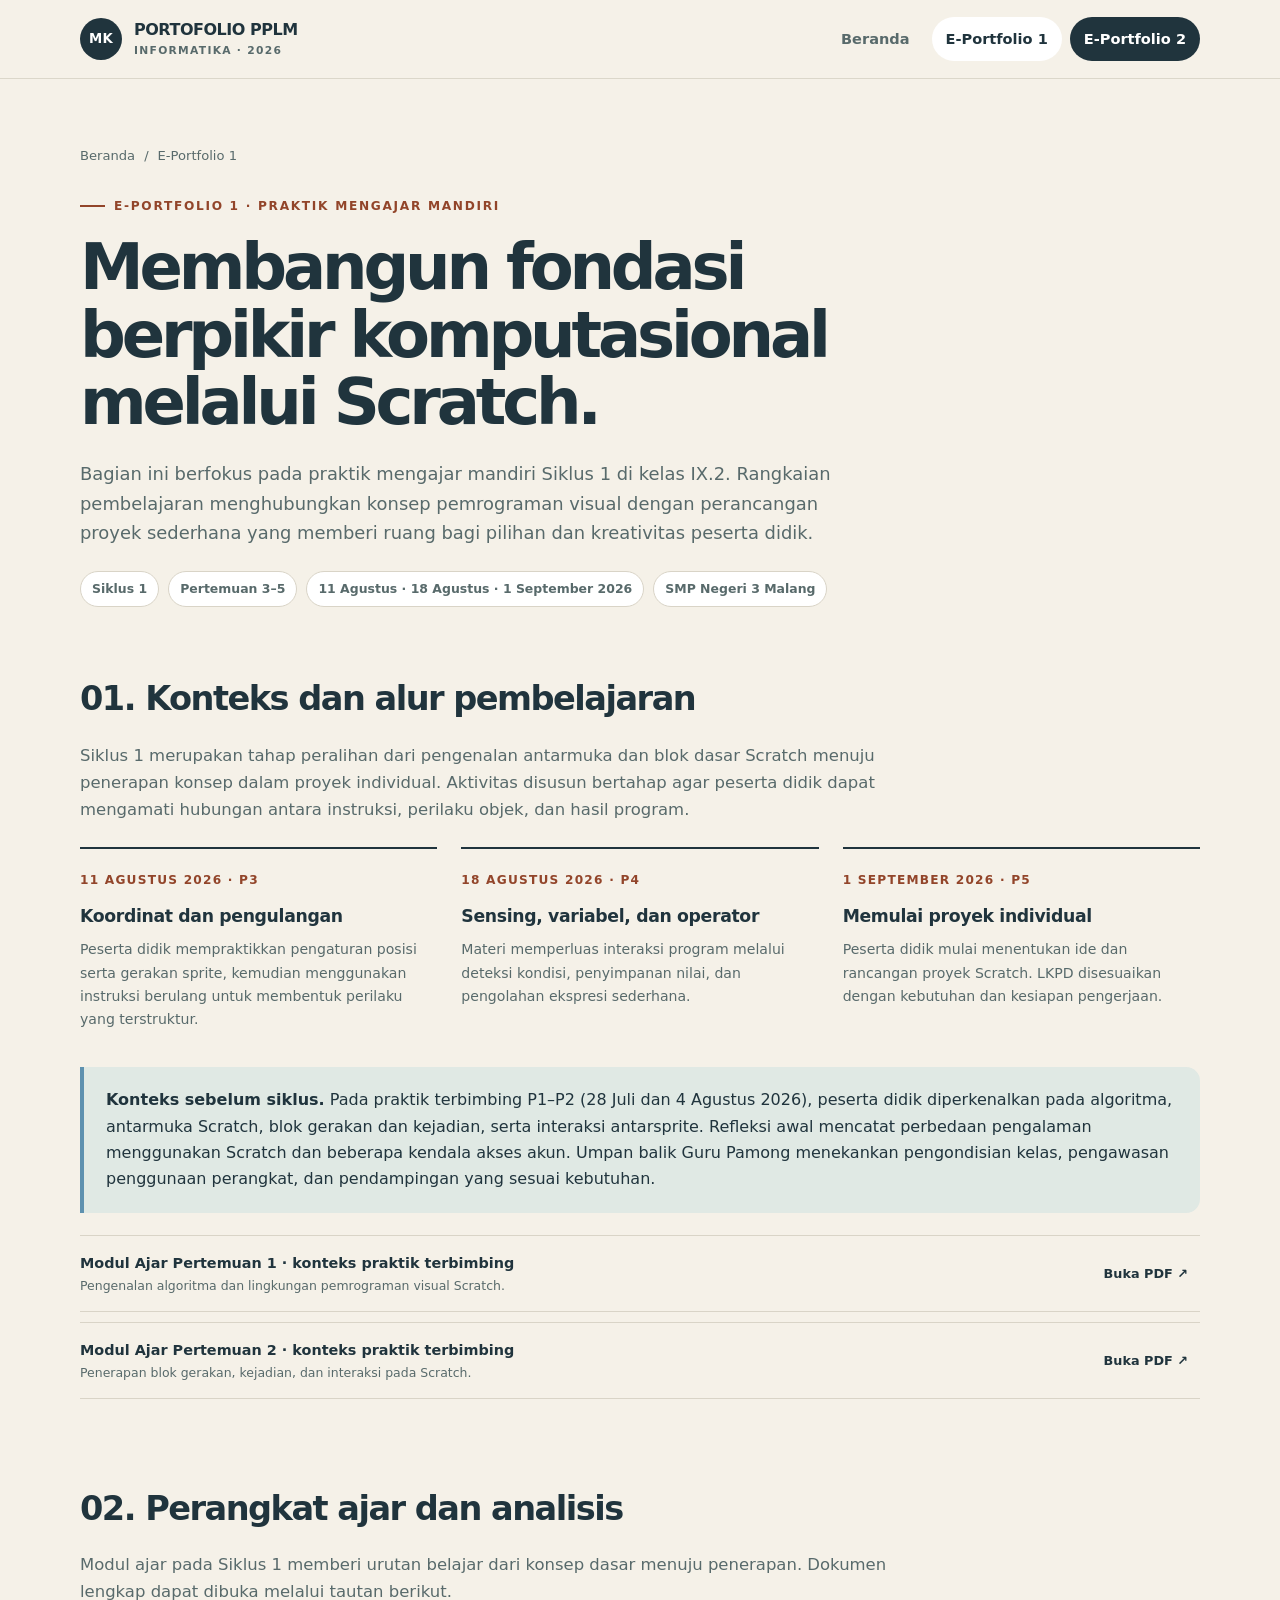
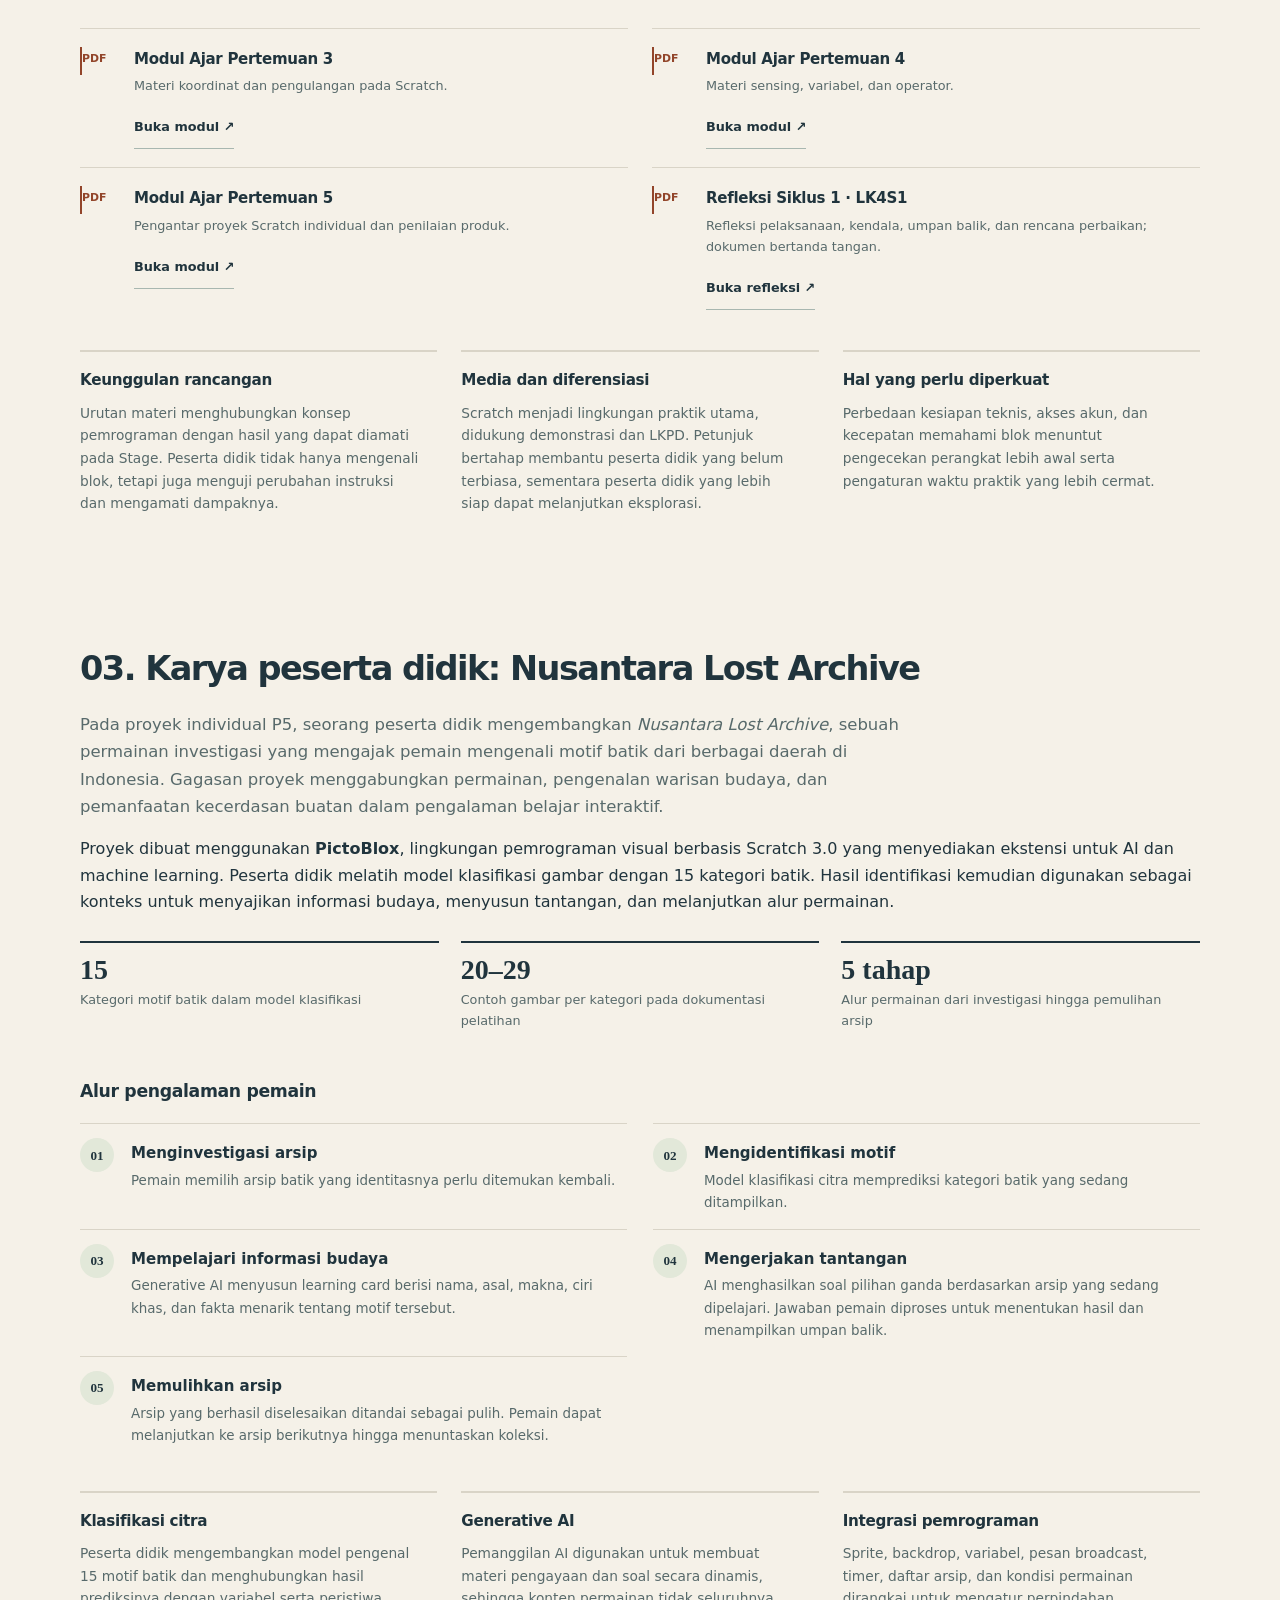
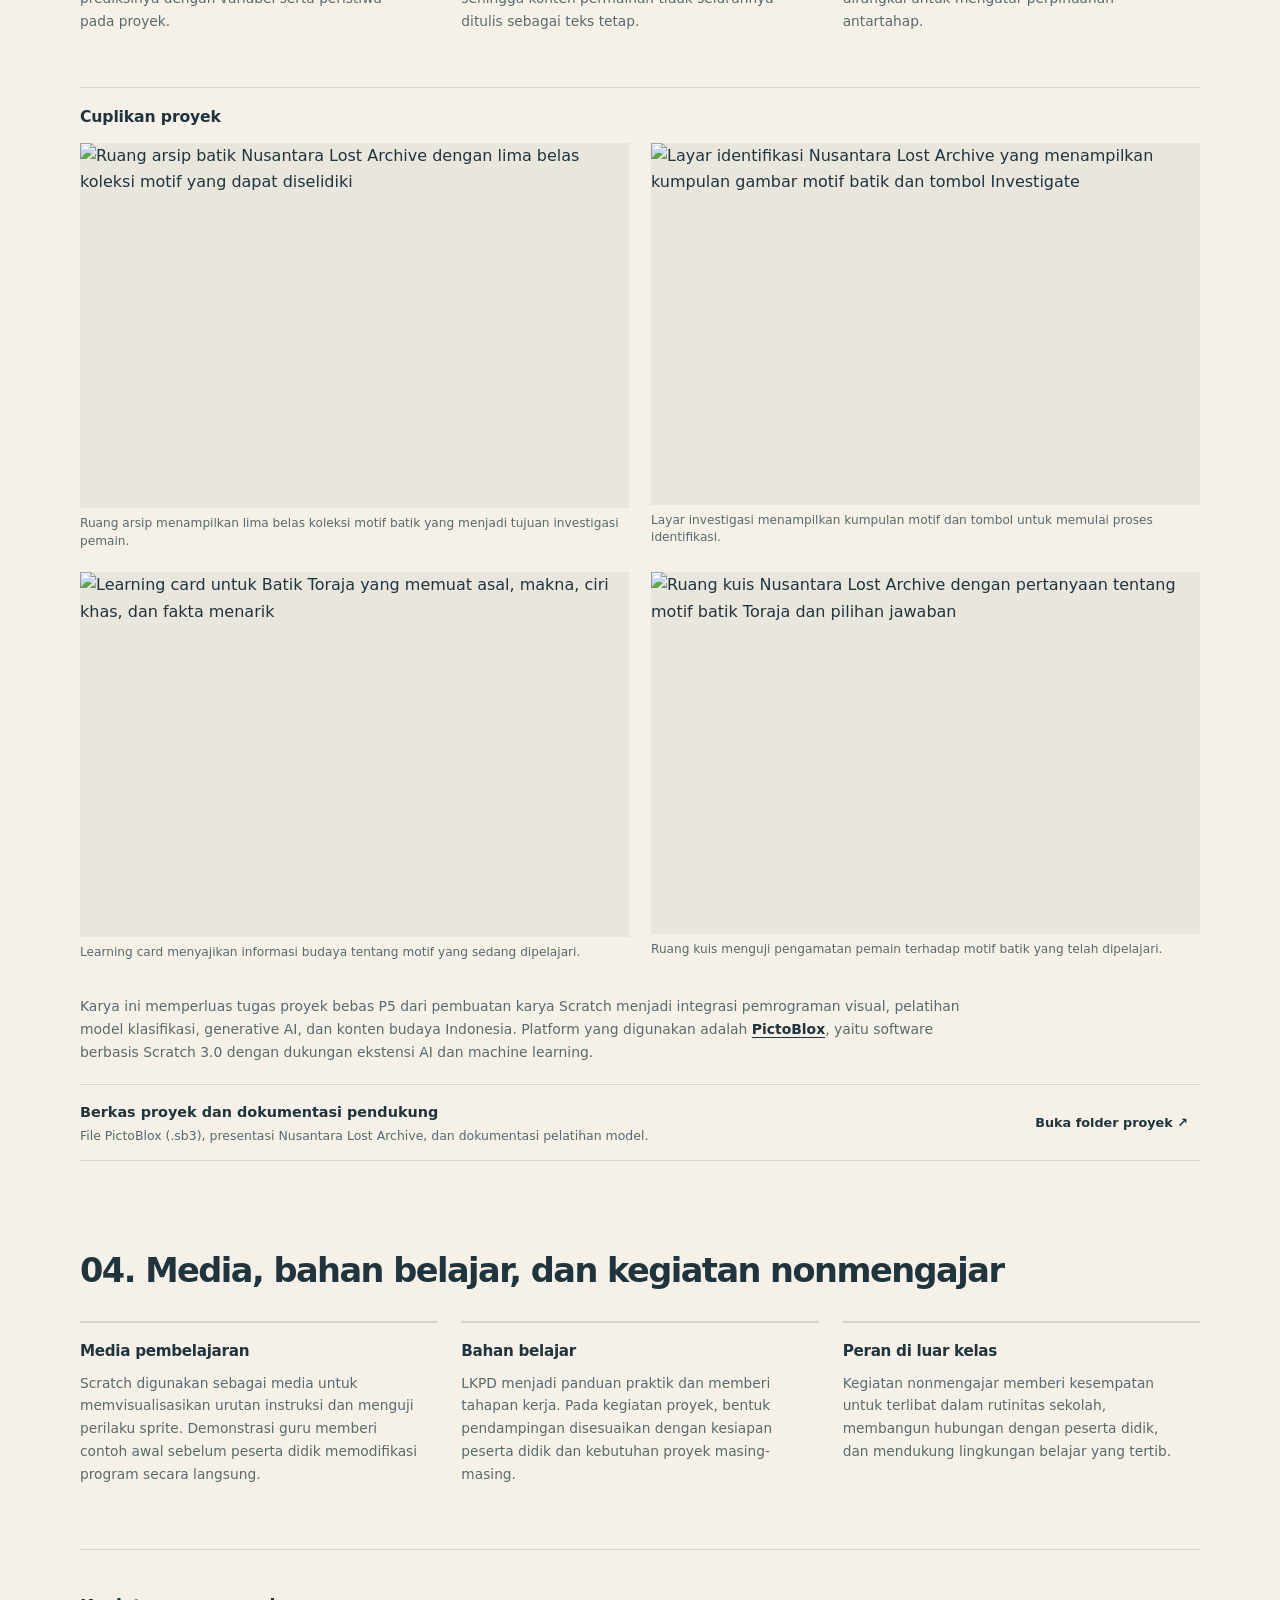
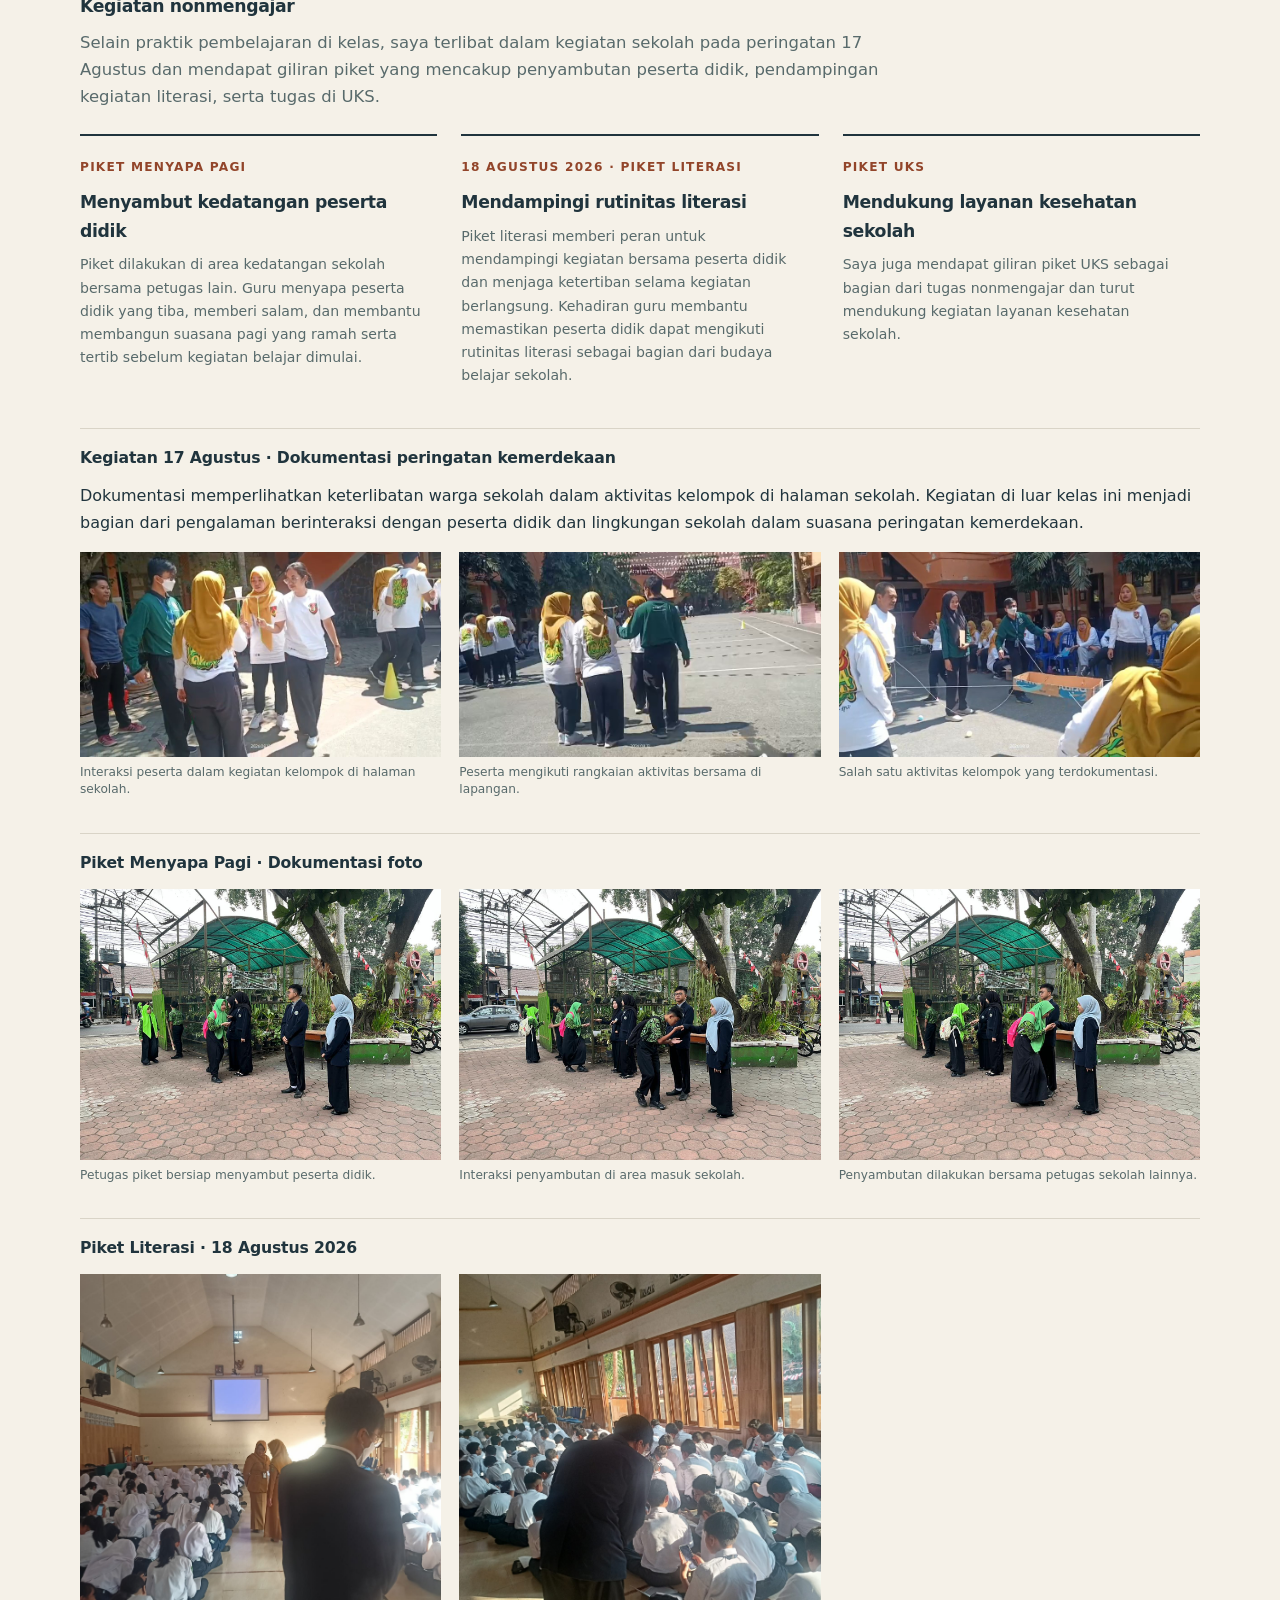
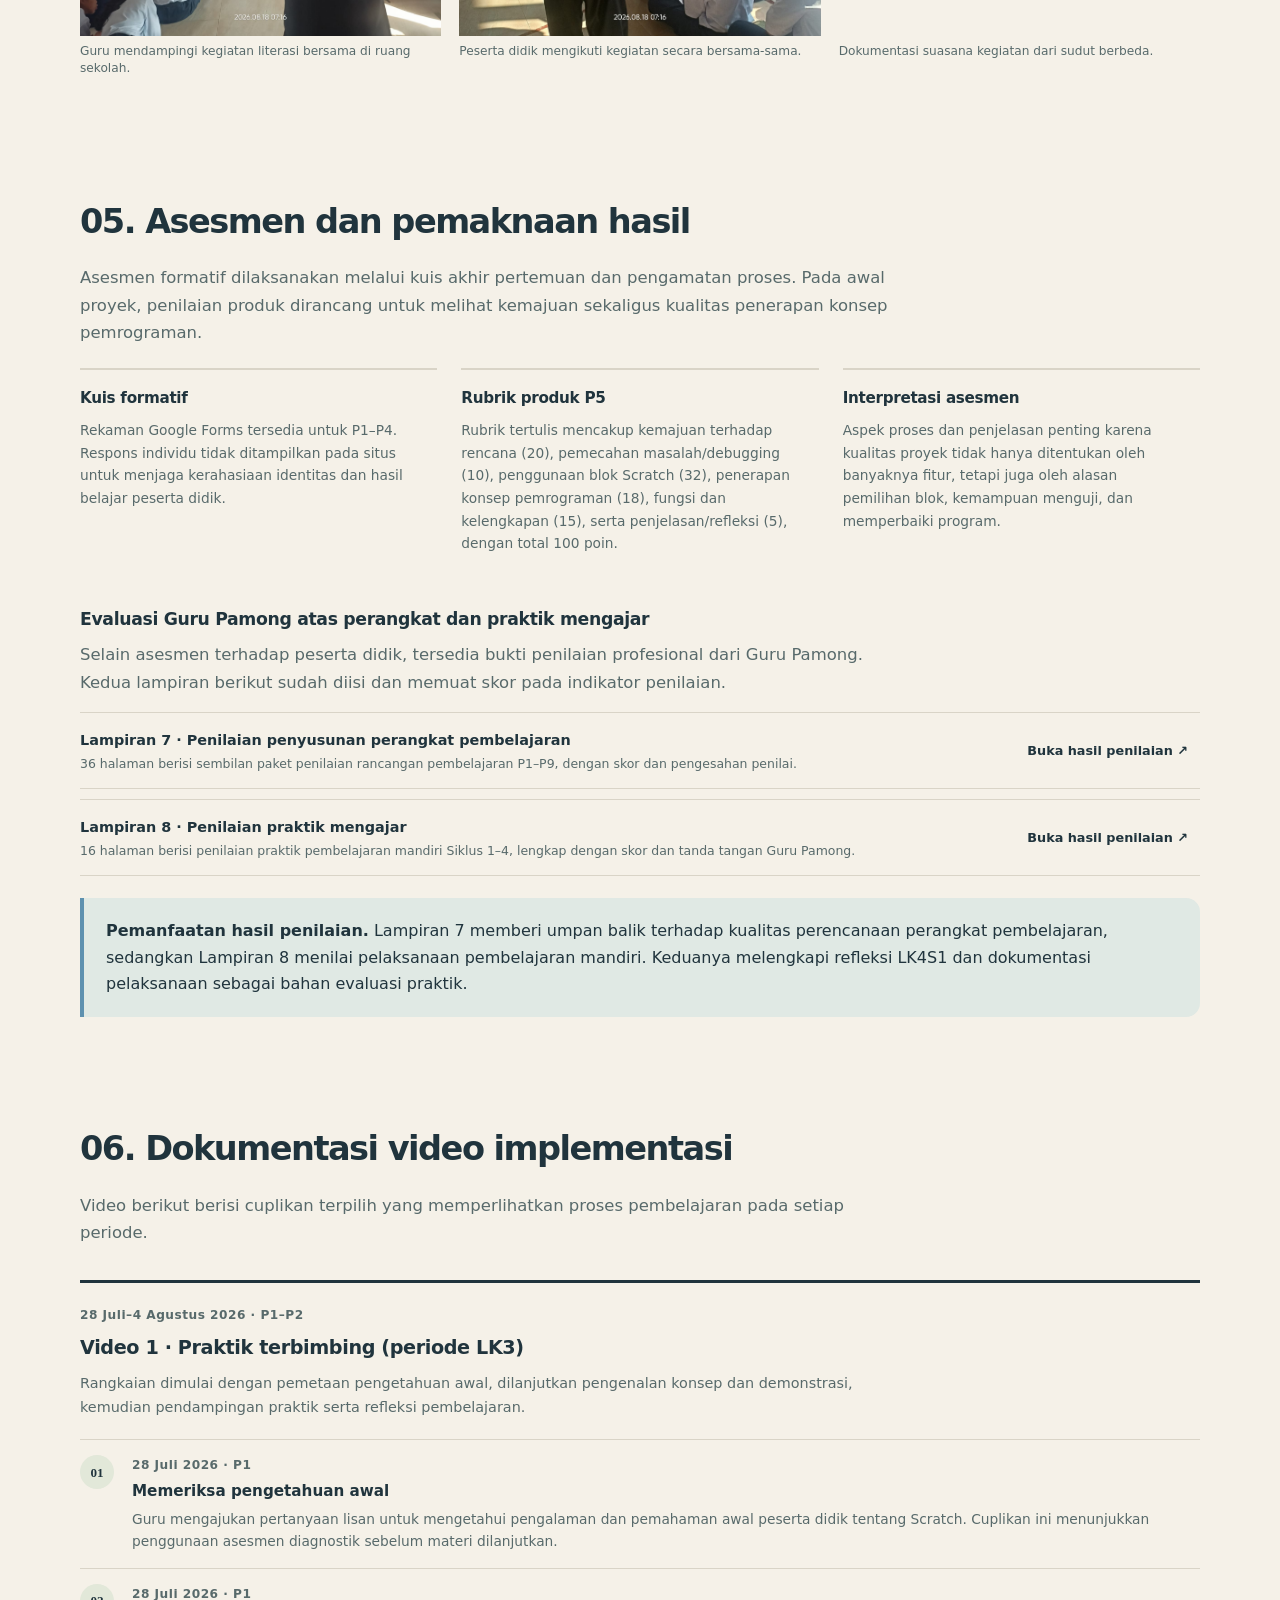
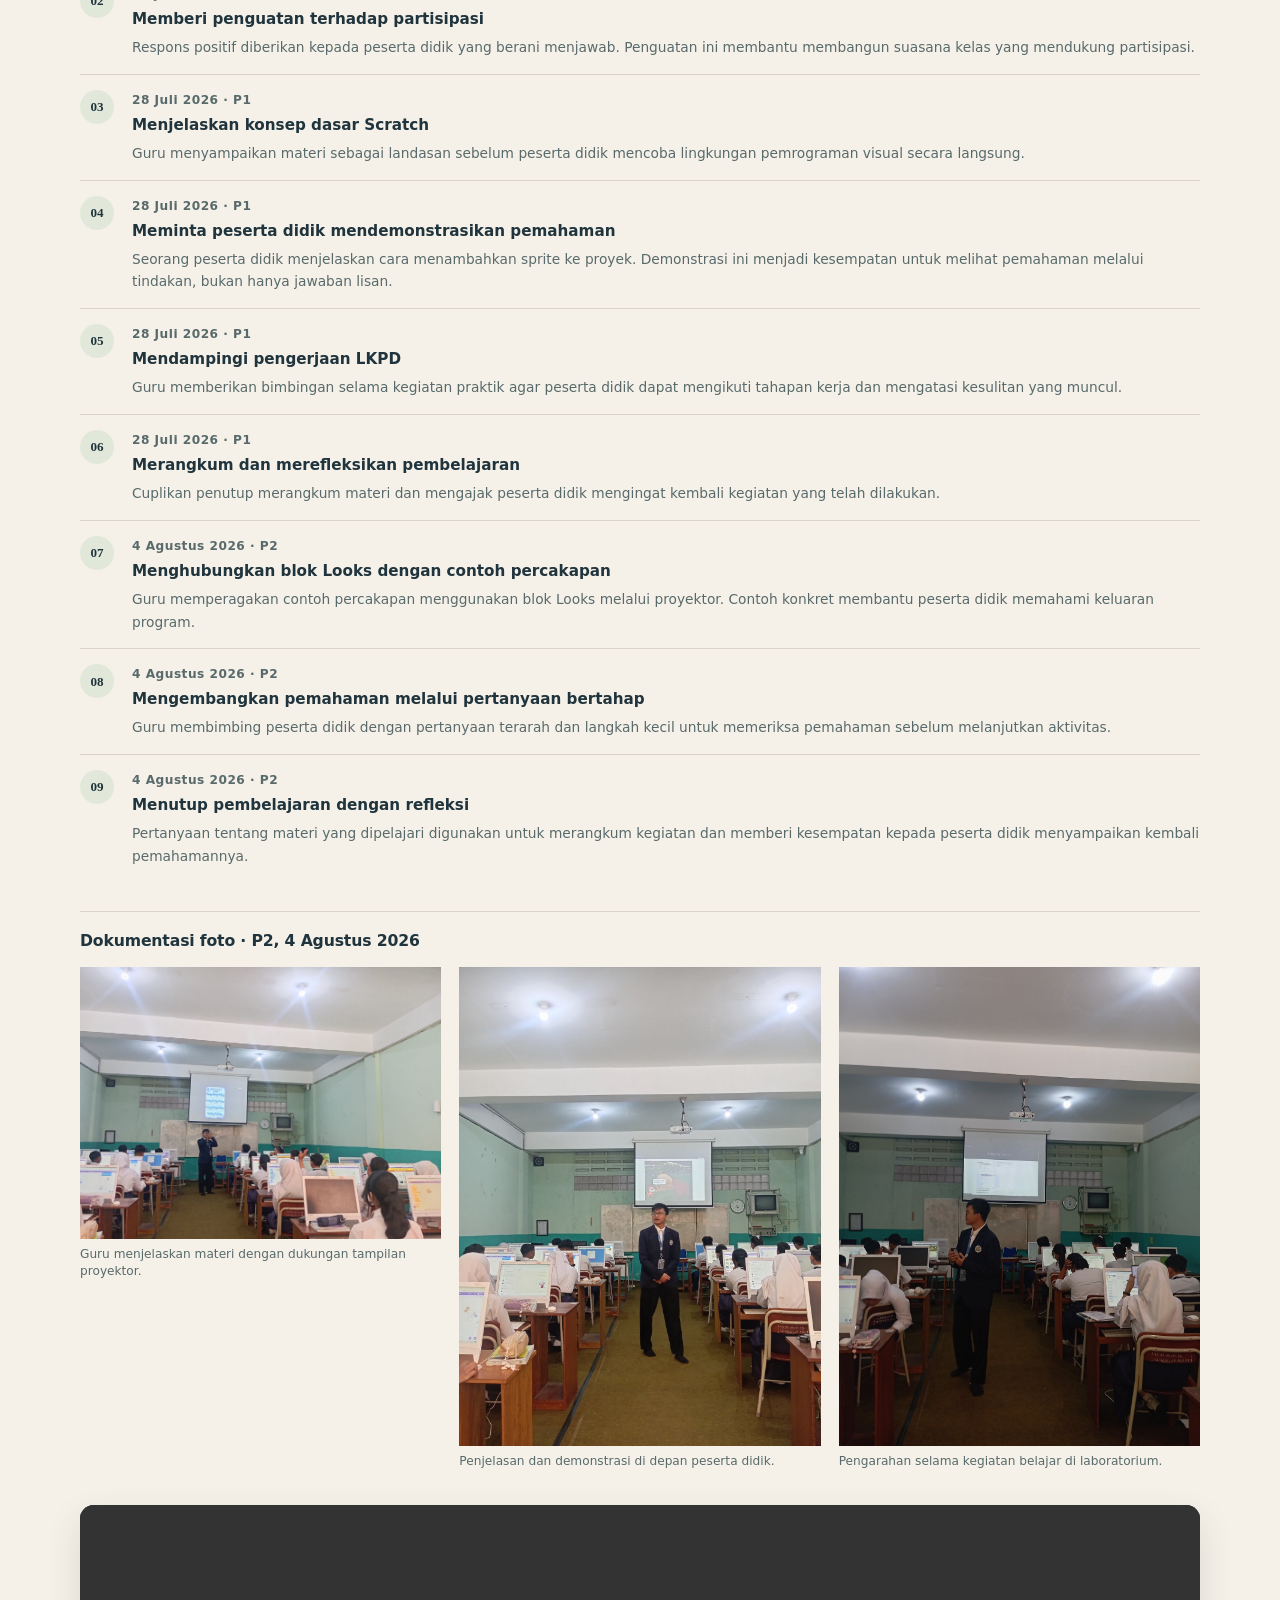
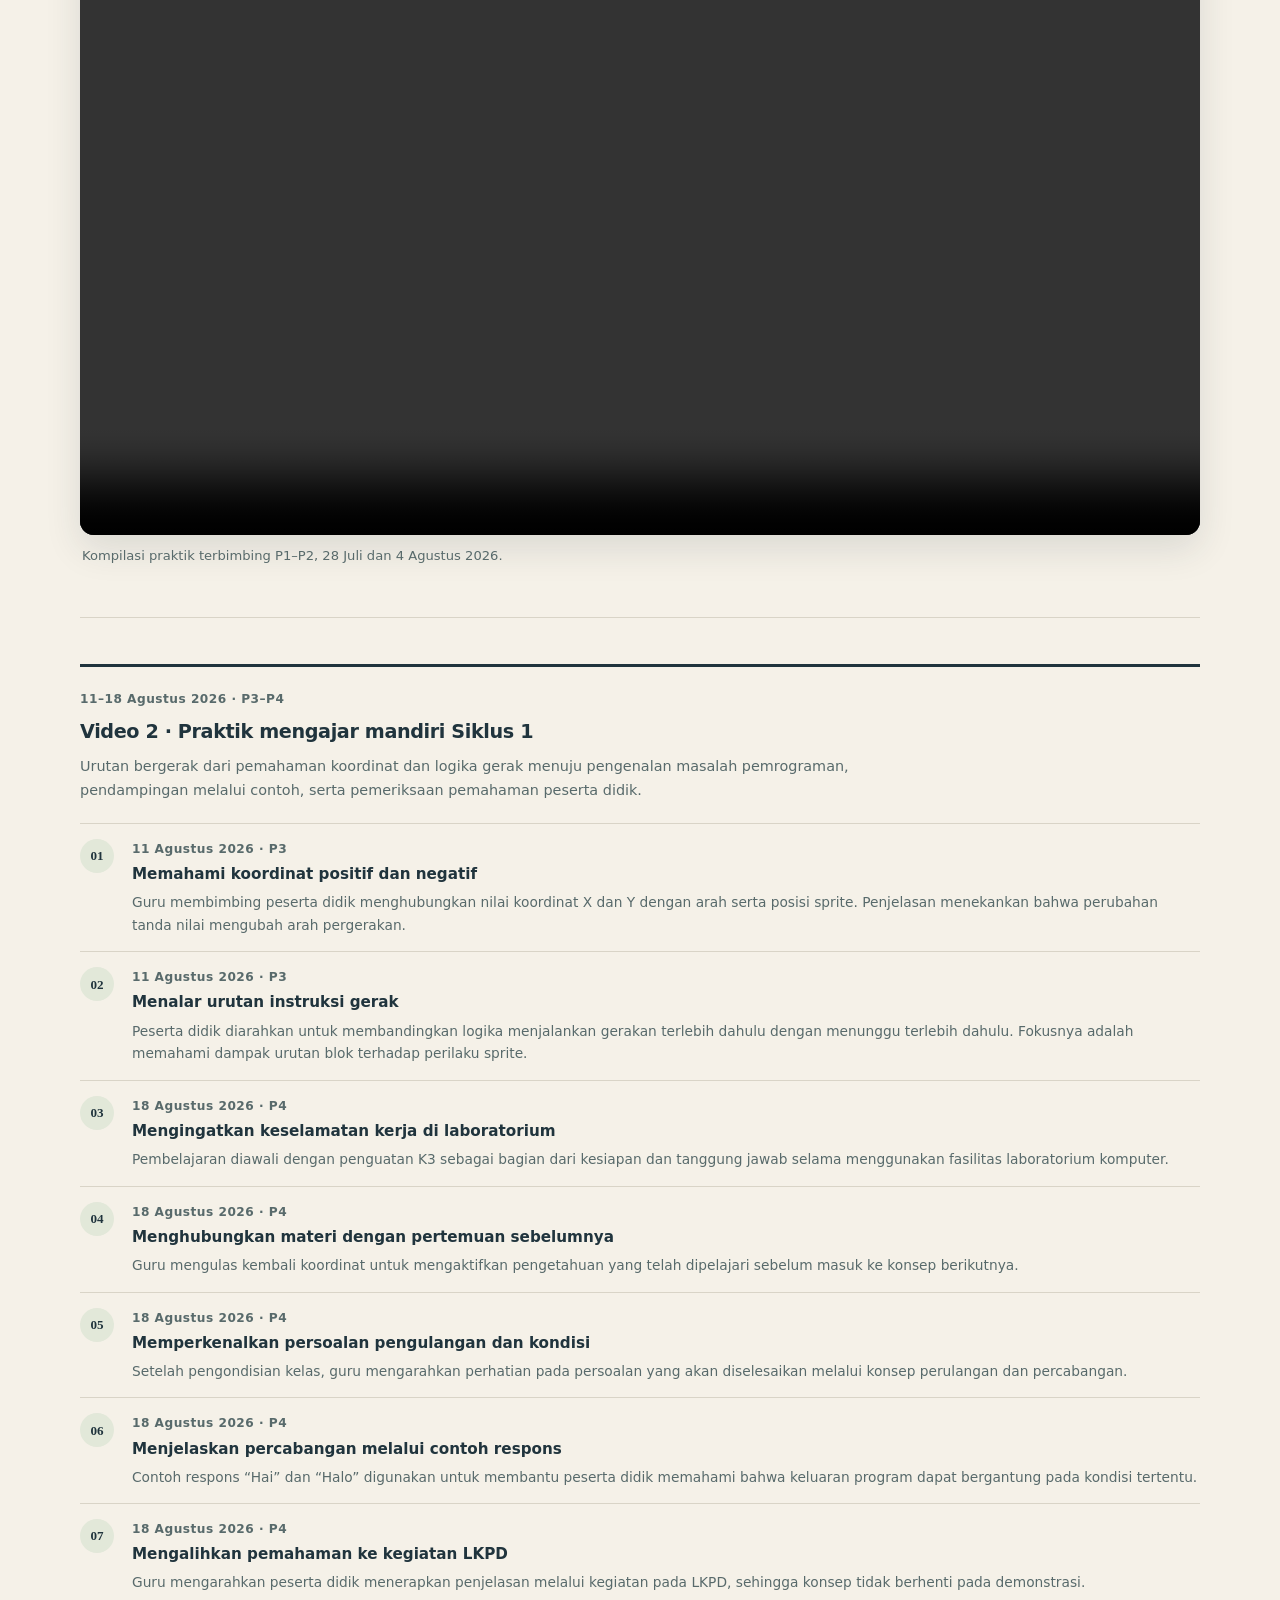
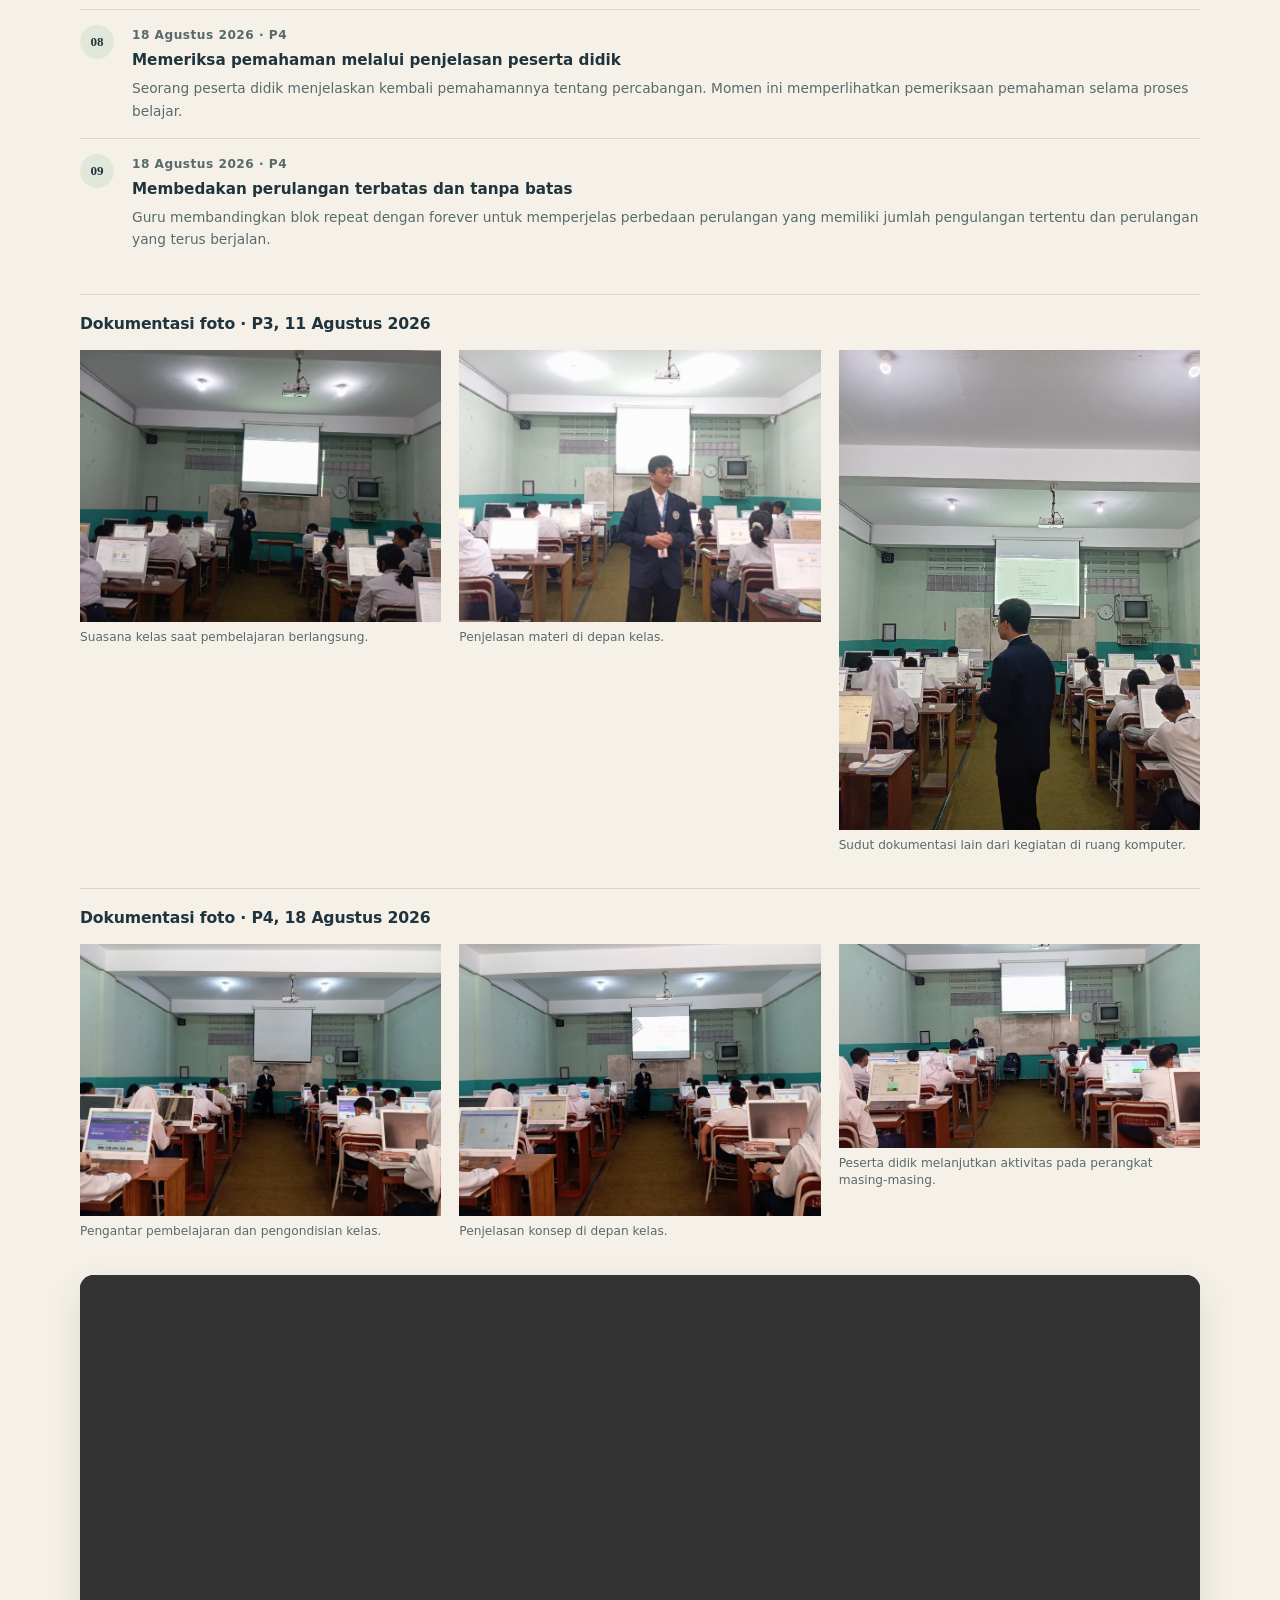
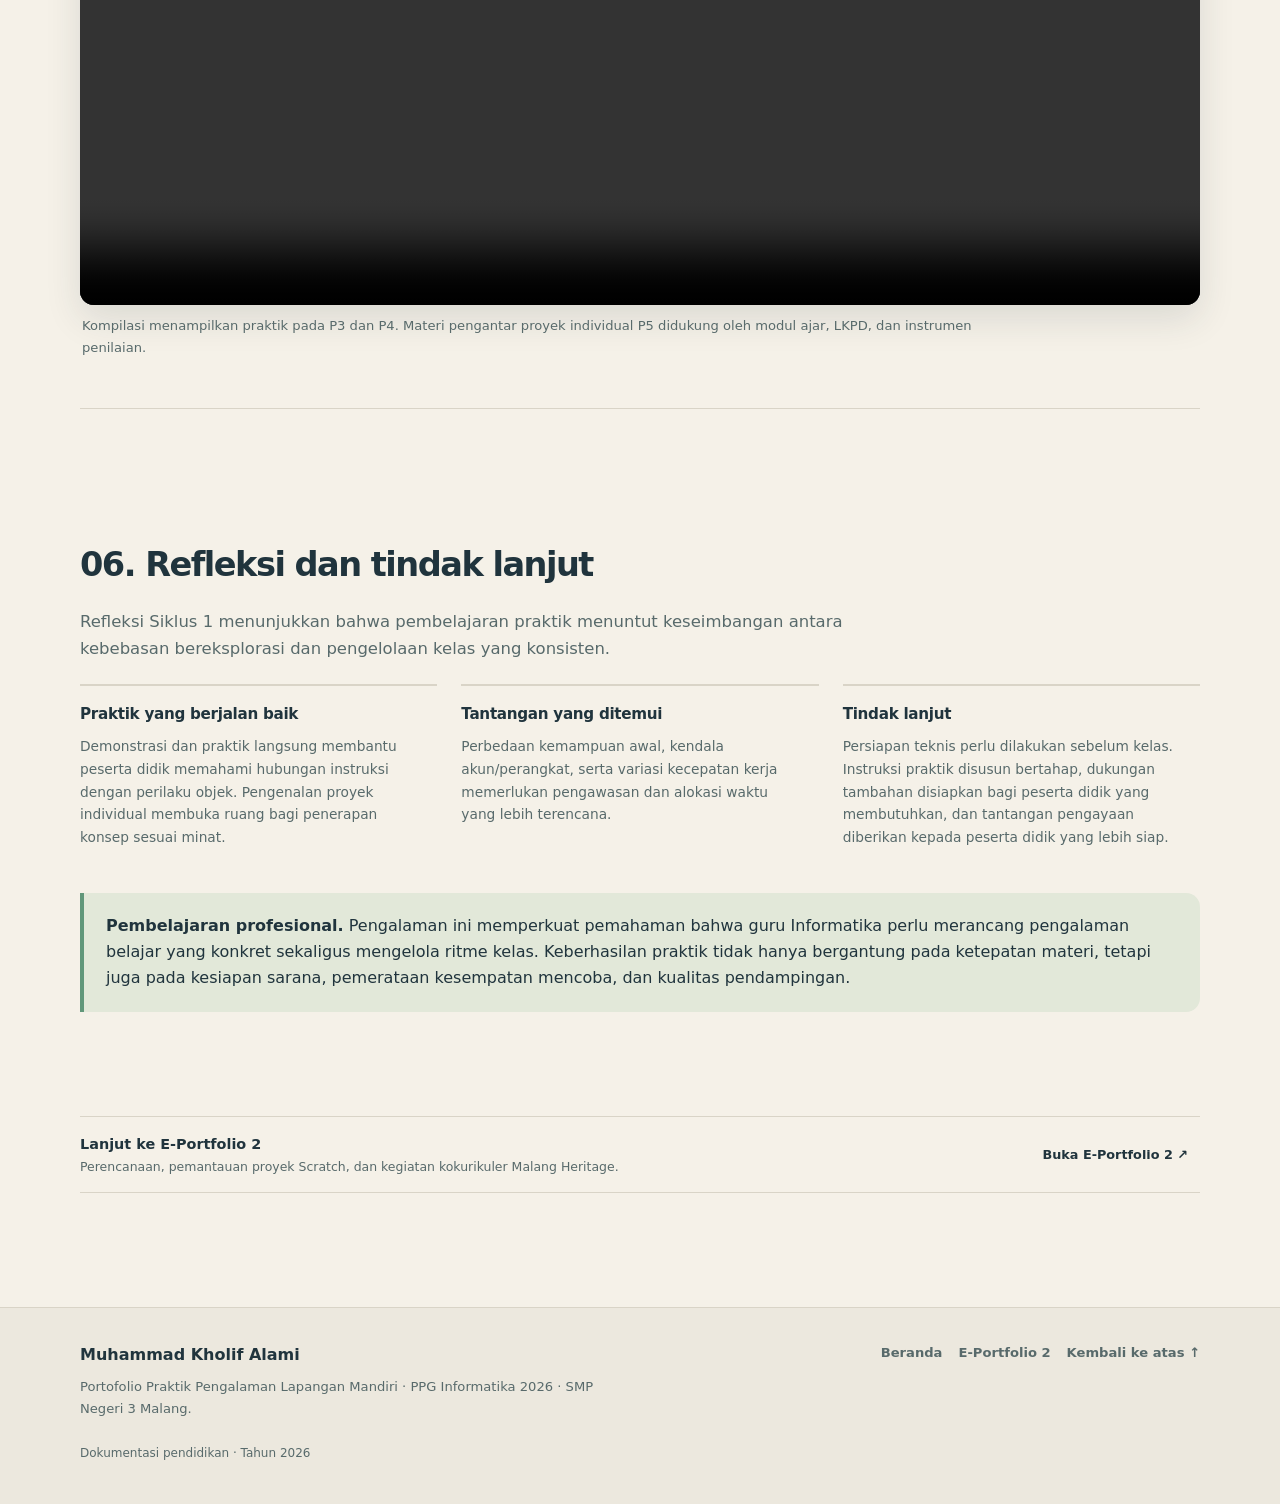
==== commit eb959472: "added student project" ====
--- a/portfolio-1.html
+++ b/portfolio-1.html
@@ -64,7 +64,42 @@
     </section>
 
     <section class="content-section container">
-      <h2>03. Media, bahan belajar, dan kegiatan nonmengajar</h2>
+      <h2>03. Karya peserta didik: Nusantara Lost Archive</h2>
+      <p class="lead">Pada proyek individual P5, seorang peserta didik mengembangkan <em>Nusantara Lost Archive</em>, sebuah permainan investigasi yang mengajak pemain mengenali motif batik dari berbagai daerah di Indonesia. Gagasan proyek menggabungkan permainan, pengenalan warisan budaya, dan pemanfaatan kecerdasan buatan dalam pengalaman belajar interaktif.</p>
+      <p>Proyek dibuat menggunakan <strong>PictoBlox</strong>, lingkungan pemrograman visual berbasis Scratch 3.0 yang menyediakan ekstensi untuk AI dan machine learning. Peserta didik melatih model klasifikasi gambar dengan 15 kategori batik. Hasil identifikasi kemudian digunakan sebagai konteks untuk menyajikan informasi budaya, menyusun tantangan, dan melanjutkan alur permainan.</p>
+      <div class="project-facts">
+        <div class="project-fact"><strong>15</strong><span>Kategori motif batik dalam model klasifikasi</span></div>
+        <div class="project-fact"><strong>20–29</strong><span>Contoh gambar per kategori pada dokumentasi pelatihan</span></div>
+        <div class="project-fact"><strong>5 tahap</strong><span>Alur permainan dari investigasi hingga pemulihan arsip</span></div>
+      </div>
+      <h3>Alur pengalaman pemain</h3>
+      <ol class="student-project-flow">
+        <li><span class="clip-index">01</span><div><h4>Menginvestigasi arsip</h4><p>Pemain memilih arsip batik yang identitasnya perlu ditemukan kembali.</p></div></li>
+        <li><span class="clip-index">02</span><div><h4>Mengidentifikasi motif</h4><p>Model klasifikasi citra memprediksi kategori batik yang sedang ditampilkan.</p></div></li>
+        <li><span class="clip-index">03</span><div><h4>Mempelajari informasi budaya</h4><p>Generative AI menyusun learning card berisi nama, asal, makna, ciri khas, dan fakta menarik tentang motif tersebut.</p></div></li>
+        <li><span class="clip-index">04</span><div><h4>Mengerjakan tantangan</h4><p>AI menghasilkan soal pilihan ganda berdasarkan arsip yang sedang dipelajari. Jawaban pemain diproses untuk menentukan hasil dan menampilkan umpan balik.</p></div></li>
+        <li><span class="clip-index">05</span><div><h4>Memulihkan arsip</h4><p>Arsip yang berhasil diselesaikan ditandai sebagai pulih. Pemain dapat melanjutkan ke arsip berikutnya hingga menuntaskan koleksi.</p></div></li>
+      </ol>
+      <div class="analysis-grid">
+        <article class="analysis-card"><h3>Klasifikasi citra</h3><p>Peserta didik mengembangkan model pengenal 15 motif batik dan menghubungkan hasil prediksinya dengan variabel serta peristiwa pada proyek.</p></article>
+        <article class="analysis-card"><h3>Generative AI</h3><p>Pemanggilan AI digunakan untuk membuat materi pengayaan dan soal secara dinamis, sehingga konten permainan tidak seluruhnya ditulis sebagai teks tetap.</p></article>
+        <article class="analysis-card"><h3>Integrasi pemrograman</h3><p>Sprite, backdrop, variabel, pesan broadcast, timer, daftar arsip, dan kondisi permainan dirangkai untuk mengatur perpindahan antartahap.</p></article>
+      </div>
+      <div class="photo-set student-project-gallery-wrap">
+        <h4>Cuplikan proyek</h4>
+        <div class="student-project-gallery">
+          <figure class="student-project-shot"><img src="dokumentasi-terkurasi/karya-peserta-didik/nusantara-lost-archive/01-archive-room.webp" alt="Ruang arsip batik Nusantara Lost Archive dengan lima belas koleksi motif yang dapat diselidiki" loading="lazy" decoding="async" width="1600" height="1065"><figcaption>Ruang arsip menampilkan lima belas koleksi motif batik yang menjadi tujuan investigasi pemain.</figcaption></figure>
+          <figure class="student-project-shot"><img src="dokumentasi-terkurasi/karya-peserta-didik/nusantara-lost-archive/02-identification.webp" alt="Layar identifikasi Nusantara Lost Archive yang menampilkan kumpulan gambar motif batik dan tombol Investigate" loading="lazy" decoding="async" width="1149" height="758"><figcaption>Layar investigasi menampilkan kumpulan motif dan tombol untuk memulai proses identifikasi.</figcaption></figure>
+          <figure class="student-project-shot"><img src="dokumentasi-terkurasi/karya-peserta-didik/nusantara-lost-archive/03-learning-card.webp" alt="Learning card untuk Batik Toraja yang memuat asal, makna, ciri khas, dan fakta menarik" loading="lazy" decoding="async" width="1152" height="765"><figcaption>Learning card menyajikan informasi budaya tentang motif yang sedang dipelajari.</figcaption></figure>
+          <figure class="student-project-shot"><img src="dokumentasi-terkurasi/karya-peserta-didik/nusantara-lost-archive/04-quiz-room.webp" alt="Ruang kuis Nusantara Lost Archive dengan pertanyaan tentang motif batik Toraja dan pilihan jawaban" loading="lazy" decoding="async" width="476" height="314"><figcaption>Ruang kuis menguji pengamatan pemain terhadap motif batik yang telah dipelajari.</figcaption></figure>
+        </div>
+      </div>
+      <p class="project-context">Karya ini memperluas tugas proyek bebas P5 dari pembuatan karya Scratch menjadi integrasi pemrograman visual, pelatihan model klasifikasi, generative AI, dan konten budaya Indonesia. Platform yang digunakan adalah <a href="https://thestempedia.com/product/PictoBlox/" target="_blank" rel="noopener">PictoBlox</a>, yaitu software berbasis Scratch 3.0 dengan dukungan ekstensi AI dan machine learning.</p>
+      <div class="resource-row project-download"><div><strong>Berkas proyek dan dokumentasi pendukung</strong><span>File PictoBlox (.sb3), presentasi Nusantara Lost Archive, dan dokumentasi pelatihan model.</span></div><a href="https://drive.google.com/drive/folders/16n6P4zEgkE5FdJuE-1noYVw7Cz0xtJSg?usp=drive_link" target="_blank" rel="noopener">Buka folder proyek ↗</a></div>
+    </section>
+
+    <section class="content-section container">
+      <h2>04. Media, bahan belajar, dan kegiatan nonmengajar</h2>
       <div class="analysis-grid">
         <article class="analysis-card"><h3>Media pembelajaran</h3><p>Scratch digunakan sebagai media untuk memvisualisasikan urutan instruksi dan menguji perilaku sprite. Demonstrasi guru memberi contoh awal sebelum peserta didik memodifikasi program secara langsung.</p></article>
         <article class="analysis-card"><h3>Bahan belajar</h3><p>LKPD menjadi panduan praktik dan memberi tahapan kerja. Pada kegiatan proyek, bentuk pendampingan disesuaikan dengan kesiapan peserta didik dan kebutuhan proyek masing-masing.</p></article>
@@ -106,7 +141,7 @@
     </section>
 
     <section class="content-section container">
-      <h2>04. Asesmen dan pemaknaan hasil</h2>
+      <h2>05. Asesmen dan pemaknaan hasil</h2>
       <p class="lead">Asesmen formatif dilaksanakan melalui kuis akhir pertemuan dan pengamatan proses. Pada awal proyek, penilaian produk dirancang untuk melihat kemajuan sekaligus kualitas penerapan konsep pemrograman.</p>
       <div class="analysis-grid">
         <article class="analysis-card"><h3>Kuis formatif</h3><p>Rekaman Google Forms tersedia untuk P1–P4. Respons individu tidak ditampilkan pada situs untuk menjaga kerahasiaan identitas dan hasil belajar peserta didik.</p></article>
@@ -123,7 +158,7 @@
     </section>
 
     <section class="content-section container">
-      <h2>05. Dokumentasi video implementasi</h2>
+      <h2>06. Dokumentasi video implementasi</h2>
       <p class="lead">Video berikut berisi cuplikan terpilih yang memperlihatkan proses pembelajaran pada setiap periode.</p>
 
       <div class="compilation-block">
--- a/assets/css/site.css
+++ b/assets/css/site.css
@@ -199,6 +199,23 @@
 .resource-row span { display: block; color: var(--muted); font-size: .78rem; }
 .resource-row a { display: inline-flex; min-height: 44px; align-items: center; padding: 8px 12px; border-radius: 8px; font-size: .8rem; font-weight: 850; text-decoration: none; white-space: nowrap; }
 .file-status { display: inline-flex; align-items: center; min-height: 32px; color: var(--muted); font-size: .78rem; font-weight: 700; }
+.project-facts { display: grid; grid-template-columns: repeat(3, minmax(0, 1fr)); gap: 22px; margin: 25px 0 34px; }
+.project-fact { padding: 13px 14px 12px 0; border-top: 2px solid var(--ink); }
+.project-fact strong { display: block; margin-bottom: 5px; color: var(--ink); font-family: Georgia, serif; font-size: 1.75rem; line-height: 1; }
+.project-fact span { display: block; color: var(--muted); font-size: .8rem; }
+.student-project-flow { display: grid; grid-template-columns: repeat(2, minmax(0, 1fr)); gap: 0 26px; margin: 18px 0 30px; padding: 0; list-style: none; }
+.student-project-flow li { display: grid; grid-template-columns: 38px minmax(0, 1fr); gap: 13px; padding: 14px 0; border-top: 1px solid var(--line); }
+.student-project-flow li:last-child { grid-column: 1 / -1; max-width: calc(50% - 13px); }
+.student-project-flow h4 { margin: 3px 0 4px; font-size: .94rem; }
+.student-project-flow p { margin: 0; color: var(--muted); font-size: .84rem; }
+.student-project-gallery-wrap { margin-top: 32px; }
+.student-project-gallery { display: grid; grid-template-columns: repeat(2, minmax(0, 1fr)); gap: 22px; }
+.student-project-shot { min-width: 0; margin: 0; }
+.student-project-shot img { display: block; width: 100%; height: auto; max-height: 460px; object-fit: contain; background: #e9e6dd; }
+.student-project-shot figcaption { margin-top: 7px; color: var(--muted); font-size: .76rem; line-height: 1.45; }
+.project-context { max-width: 900px; margin: 25px 0 18px; color: var(--muted); font-size: .87rem; }
+.project-context a { color: var(--ink); font-weight: 800; text-underline-offset: 3px; }
+.project-download { margin-top: 20px; }
 
 a:active { color: var(--orange); text-decoration-thickness: 2px; }
 button:active, .button:active { transform: translateY(1px); box-shadow: inset 0 2px 5px rgba(32,52,61,.16); }
@@ -257,6 +274,9 @@
   .route-number { width: 48px; height: 48px; }
   .route-bottom { align-items: flex-start; flex-direction: column; gap: 5px; }
   .session-grid, .analysis-grid, .artifact-grid { grid-template-columns: 1fr; }
+  .project-facts { grid-template-columns: 1fr 1fr; gap: 14px 20px; }
+  .student-project-flow, .student-project-gallery { grid-template-columns: 1fr; }
+  .student-project-flow li:last-child { grid-column: auto; max-width: none; }
   .photo-gallery { grid-template-columns: 1fr; }
   .profile-panel { border-radius: 55px 8px 8px 8px; }
   .context-panel { padding: 26px 0 0; }
